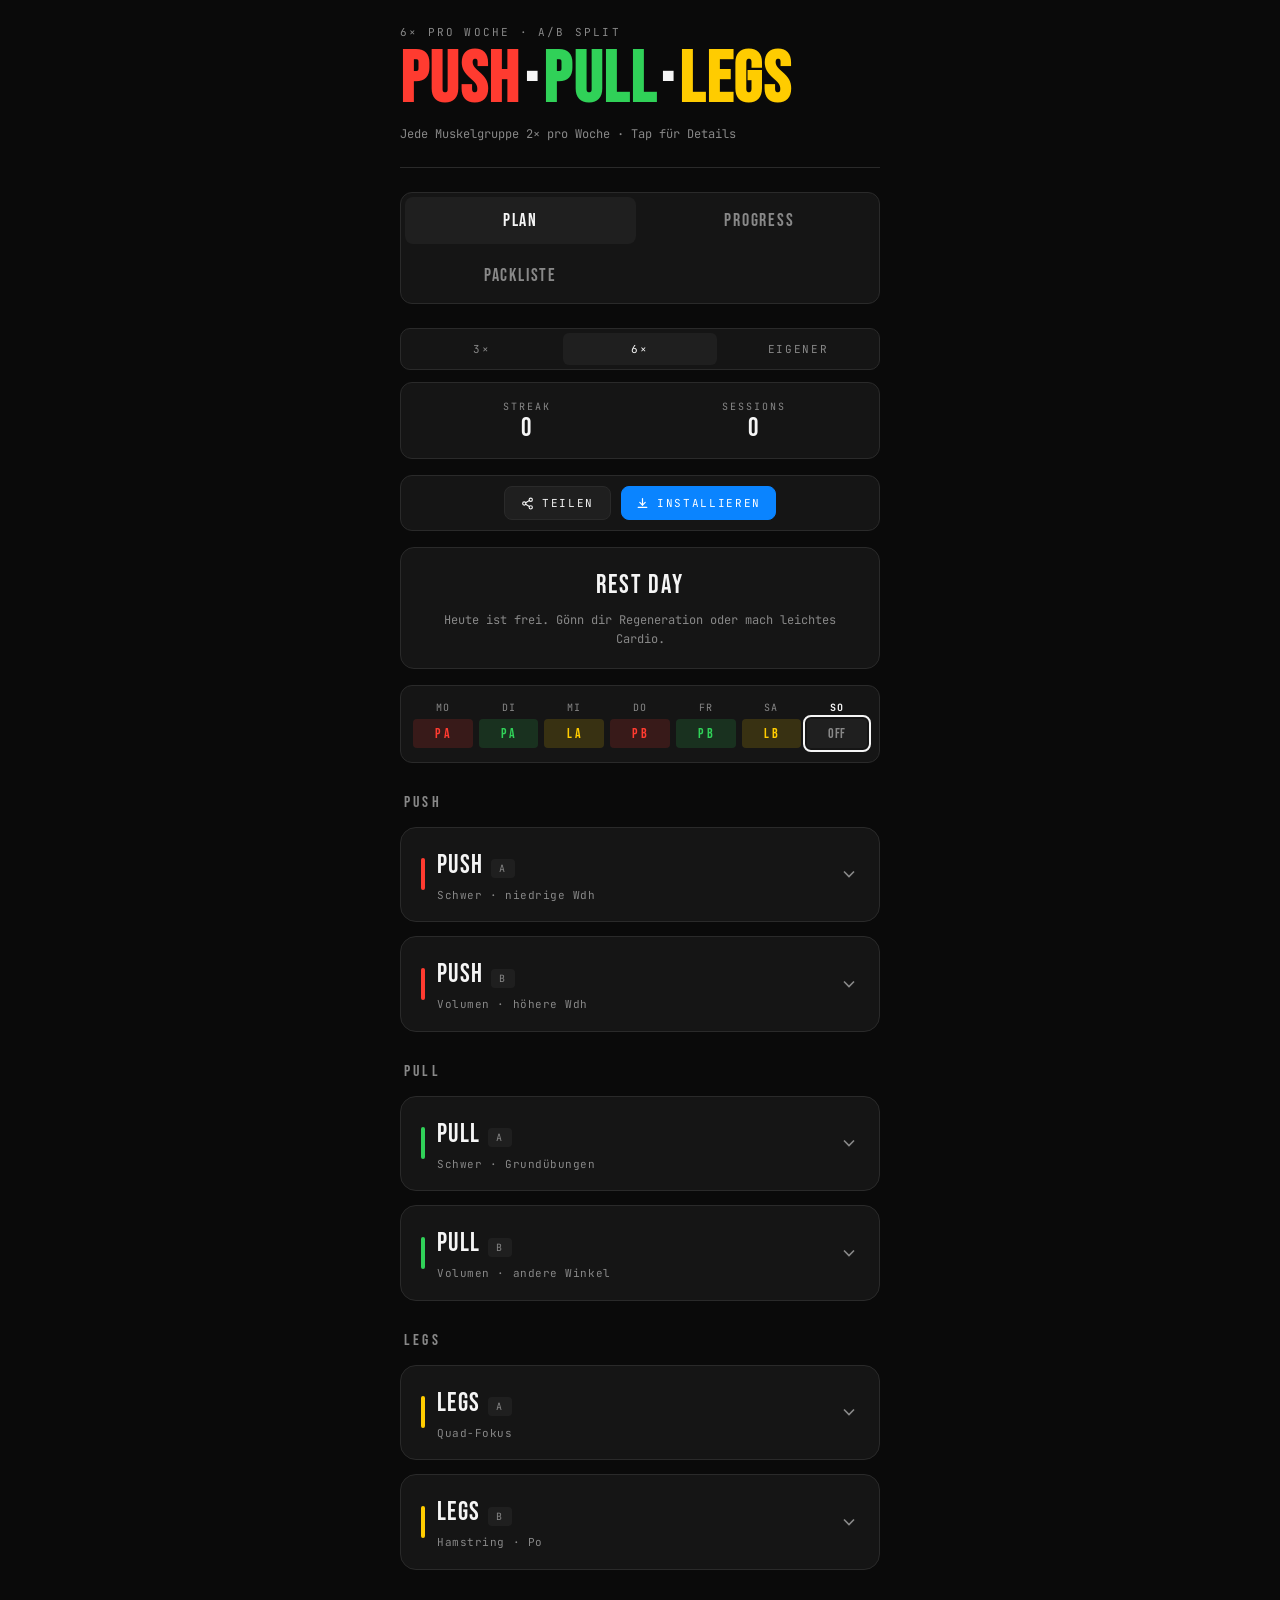
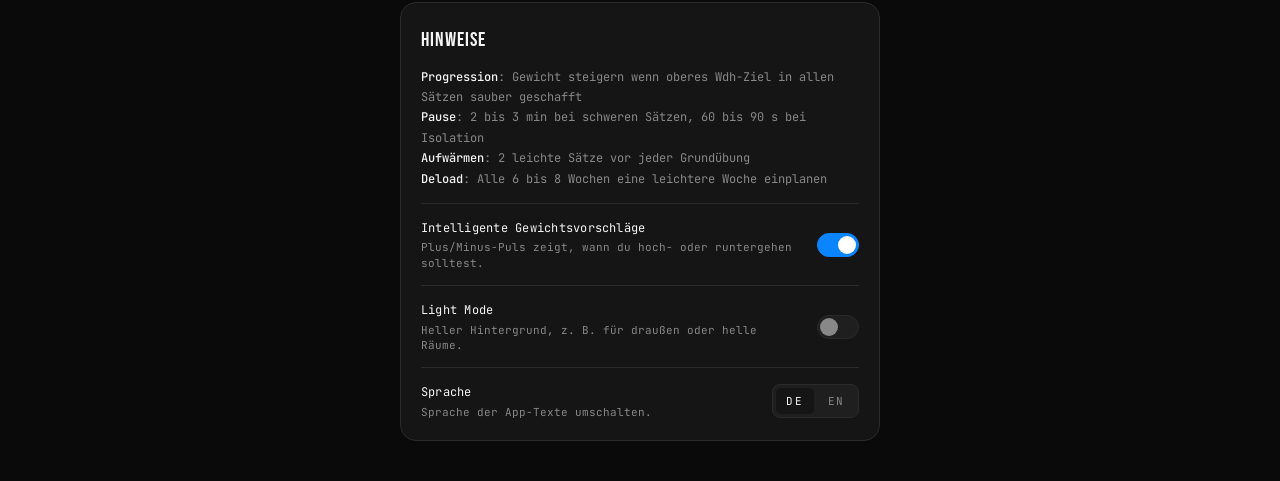
==== index.html @ 5feff82d "Add Progress tab with sparklines, inline mini-bars and PR detection Co-Authored-By: Claude Opus 4.7 " ====
<!DOCTYPE html>
<html lang="de">
<head>
<meta charset="UTF-8">
<meta name="viewport" content="width=device-width, initial-scale=1.0, viewport-fit=cover">
<meta name="theme-color" content="#0a0a0a">
<meta name="apple-mobile-web-app-capable" content="yes">
<meta name="apple-mobile-web-app-status-bar-style" content="black-translucent">
<meta name="apple-mobile-web-app-title" content="PPL">
<meta name="mobile-web-app-capable" content="yes">
<link rel="manifest" href="manifest.json">
<link rel="apple-touch-icon" href="icon-180.png">
<link rel="icon" type="image/png" sizes="192x192" href="icon-192.png">
<title>Push · Pull · Legs</title>
<link rel="preconnect" href="https://fonts.googleapis.com">
<link rel="preconnect" href="https://fonts.gstatic.com" crossorigin>
<link href="https://fonts.googleapis.com/css2?family=Bebas+Neue&family=JetBrains+Mono:wght@400;500;700&display=swap" rel="stylesheet">
<link rel="stylesheet" href="styles.css">
<script>try{if(localStorage.getItem('ppl-theme')==='light')document.documentElement.classList.add('light');}catch(e){}</script>
</head>
<body>
  <div class="container">
    <header>
      <div class="eyebrow">6× pro Woche · A/B Split</div>
      <h1>
        <span class="push-t">PUSH</span><span class="dot">·</span><span class="pull-t">PULL</span><span class="dot">·</span><span class="legs-t">LEGS</span>
      </h1>
      <div class="sub">Jede Muskelgruppe 2× pro Woche · Tap für Details</div>
    </header>

    <div class="tabs">
      <div class="tab active" data-view="plan" data-i18n="tab.plan">Plan</div>
      <div class="tab" data-view="progress" data-i18n="tab.progress">Progress</div>
      <div class="tab" data-view="pack" data-i18n="tab.pack">Packliste</div>
    </div>

    <!-- PLAN VIEW -->
    <div class="view active" id="view-plan">

      <div class="plan-switch" id="plan-switch" role="tablist" aria-label="Plan-Modus">
        <button type="button" data-choose="3" role="tab">3×</button>
        <button type="button" data-choose="6" role="tab">6×</button>
        <button type="button" data-choose="custom" role="tab" data-i18n="planswitch.custom">Eigener</button>
      </div>

      <div class="stats-bar">
        <div class="stat" id="streak-stat">
          <div class="flame" aria-hidden="true"></div>
          <div class="stat-label" data-i18n="stat.streak">Streak</div>
          <div class="stat-value" id="stat-streak">0</div>
        </div>
        <div class="stat">
          <div class="stat-label" data-i18n="stat.sessions">Sessions</div>
          <div class="stat-value" id="stat-total">0</div>
        </div>
      </div>

      <div class="actions-row" id="actions-row">
        <div class="freeze-badge" id="freeze-badge" aria-live="polite">
          <span class="freeze-icon" aria-hidden="true">❄</span>
          <span class="freeze-count" id="freeze-count">0</span>
          <span id="freeze-label">Streak Freeze</span>
        </div>
        <button class="share-btn" id="share-btn" type="button">
          <svg viewBox="0 0 24 24" fill="none" stroke="currentColor" stroke-width="2" stroke-linecap="round" stroke-linejoin="round"><circle cx="18" cy="5" r="3"/><circle cx="6" cy="12" r="3"/><circle cx="18" cy="19" r="3"/><line x1="8.59" y1="13.51" x2="15.42" y2="17.49"/><line x1="15.41" y1="6.51" x2="8.59" y2="10.49"/></svg>
          <span data-i18n="action.share">Teilen</span>
        </button>
        <button class="install-btn" id="install-btn" type="button">
          <svg viewBox="0 0 24 24" fill="none" stroke="currentColor" stroke-width="2.2" stroke-linecap="round" stroke-linejoin="round"><path d="M12 3v12"/><polyline points="7 10 12 15 17 10"/><path d="M4 19h16"/></svg>
          <span data-i18n="action.install">Installieren</span>
        </button>
      </div>

      <div class="rest-banner hidden" id="rest-banner">
        <div class="rest-banner-title" data-i18n="rest.title">Rest Day</div>
        <div class="rest-banner-text" data-i18n="rest.text">Heute ist frei. Gönn dir Regeneration oder mach leichtes Cardio.</div>
      </div>

      <div class="plan-variant" data-freq="custom" id="custom-plan-view"></div>

      <div class="plan-variant" data-freq="6">

      <div class="week">
        <div class="week-day"><div class="d" data-i18n="wd.mon">MO</div><div class="t p-push">P A</div></div>
        <div class="week-day"><div class="d" data-i18n="wd.tue">DI</div><div class="t p-pull">P A</div></div>
        <div class="week-day"><div class="d" data-i18n="wd.wed">MI</div><div class="t p-legs">L A</div></div>
        <div class="week-day"><div class="d" data-i18n="wd.thu">DO</div><div class="t p-push">P B</div></div>
        <div class="week-day"><div class="d" data-i18n="wd.fri">FR</div><div class="t p-pull">P B</div></div>
        <div class="week-day"><div class="d" data-i18n="wd.sat">SA</div><div class="t p-legs">L B</div></div>
        <div class="week-day"><div class="d" data-i18n="wd.sun">SO</div><div class="t rest" data-i18n="wd.off">OFF</div></div>
      </div>

      <div class="section-title">Push</div>

      <div class="day open">
        <div class="day-head">
          <div class="day-title">
            <div class="accent push"></div>
            <div>
              <div><span class="day-label">Push</span><span class="variant">A</span></div>
              <div class="focus" data-i18n="day.focus.push.heavy">Schwer · niedrige Wdh</div>
            </div>
          </div>
          <svg class="chevron" viewBox="0 0 24 24" fill="none" stroke="currentColor" stroke-width="2"><polyline points="6 9 12 15 18 9"/></svg>
        </div>
        <div class="exercises">
          <div class="ex" data-ex-id="bankdruecken-langhantel"><div class="ex-num">01</div><div><div class="ex-name">Bankdrücken Langhantel</div><div class="ex-note">Hauptübung Brust</div></div><div class="ex-reps">4×6–8</div></div>
          <div class="ex" data-ex-id="schulterdruecken-kurzhantel"><div class="ex-num">02</div><div><div class="ex-name">Schulterdrücken Kurzhantel</div><div class="ex-note">Sitzend · vordere Schulter</div></div><div class="ex-reps">3×8–10</div></div>
          <div class="ex" data-ex-id="seitheben"><div class="ex-num">03</div><div><div class="ex-name">Seitheben</div><div class="ex-note">Seitliche Schulter · Breite</div></div><div class="ex-reps">3×12–15</div></div>
          <div class="ex" data-ex-id="trizepsdruecken-kabel"><div class="ex-num">04</div><div><div class="ex-name">Trizepsdrücken Kabel</div><div class="ex-note">Isolation</div></div><div class="ex-reps">3×12–15</div></div>
        </div>
      </div>

      <div class="day">
        <div class="day-head">
          <div class="day-title">
            <div class="accent push"></div>
            <div>
              <div><span class="day-label">Push</span><span class="variant">B</span></div>
              <div class="focus" data-i18n="day.focus.push.volume">Volumen · höhere Wdh</div>
            </div>
          </div>
          <svg class="chevron" viewBox="0 0 24 24" fill="none" stroke="currentColor" stroke-width="2"><polyline points="6 9 12 15 18 9"/></svg>
        </div>
        <div class="exercises">
          <div class="ex" data-ex-id="schraegbankdruecken-kh"><div class="ex-num">01</div><div><div class="ex-name">Schrägbankdrücken KH</div><div class="ex-note">Obere Brust</div></div><div class="ex-reps">4×8–10</div></div>
          <div class="ex" data-ex-id="seitheben"><div class="ex-num">02</div><div><div class="ex-name">Seitheben</div><div class="ex-note">Zweiter Reiz seitliche Schulter</div></div><div class="ex-reps">3×12–15</div></div>
          <div class="ex" data-ex-id="dips-oder-brustpresse"><div class="ex-num">03</div><div><div class="ex-name">Dips oder Brustpresse</div><div class="ex-note">Untere Brust · Trizeps</div></div><div class="ex-reps">3×10–12</div></div>
          <div class="ex" data-ex-id="trizeps-overhead"><div class="ex-num">04</div><div><div class="ex-name">Trizeps Overhead</div><div class="ex-note">Langer Trizeps-Kopf</div></div><div class="ex-reps">3×10–12</div></div>
        </div>
      </div>

      <div class="section-title">Pull</div>

      <div class="day">
        <div class="day-head">
          <div class="day-title">
            <div class="accent pull"></div>
            <div>
              <div><span class="day-label">Pull</span><span class="variant">A</span></div>
              <div class="focus" data-i18n="day.focus.pull.heavy">Schwer · Grundübungen</div>
            </div>
          </div>
          <svg class="chevron" viewBox="0 0 24 24" fill="none" stroke="currentColor" stroke-width="2"><polyline points="6 9 12 15 18 9"/></svg>
        </div>
        <div class="exercises">
          <div class="ex" data-ex-id="klimmzuege"><div class="ex-num">01</div><div><div class="ex-name">Klimmzüge</div><div class="ex-note">Breiter Griff · Rücken-Basis</div></div><div class="ex-reps">4×max</div></div>
          <div class="ex" data-ex-id="rudern-langhantel"><div class="ex-num">02</div><div><div class="ex-name">Rudern Langhantel</div><div class="ex-note">Horizontaler Zug · schwer</div></div><div class="ex-reps">4×6–8</div></div>
          <div class="ex" data-ex-id="face-pulls"><div class="ex-num">03</div><div><div class="ex-name">Face Pulls</div><div class="ex-note">Hintere Schulter · Haltung</div></div><div class="ex-reps">3×12–15</div></div>
          <div class="ex" data-ex-id="langhantel-curls"><div class="ex-num">04</div><div><div class="ex-name">Langhantel-Curls</div><div class="ex-note">Bizeps Isolation</div></div><div class="ex-reps">3×10–12</div></div>
        </div>
      </div>

      <div class="day">
        <div class="day-head">
          <div class="day-title">
            <div class="accent pull"></div>
            <div>
              <div><span class="day-label">Pull</span><span class="variant">B</span></div>
              <div class="focus" data-i18n="day.focus.pull.volume">Volumen · andere Winkel</div>
            </div>
          </div>
          <svg class="chevron" viewBox="0 0 24 24" fill="none" stroke="currentColor" stroke-width="2"><polyline points="6 9 12 15 18 9"/></svg>
        </div>
        <div class="exercises">
          <div class="ex" data-ex-id="latzug-untergriff"><div class="ex-num">01</div><div><div class="ex-name">Latzug Untergriff</div><div class="ex-note">Vertikaler Zug · Bizeps-Fokus</div></div><div class="ex-reps">4×8–10</div></div>
          <div class="ex" data-ex-id="kabelrudern-eng"><div class="ex-num">02</div><div><div class="ex-name">Kabelrudern eng</div><div class="ex-note">Mittlerer Rücken</div></div><div class="ex-reps">3×10–12</div></div>
          <div class="ex" data-ex-id="reverse-flys"><div class="ex-num">03</div><div><div class="ex-name">Reverse Flys</div><div class="ex-note">Hintere Schulter</div></div><div class="ex-reps">3×12–15</div></div>
          <div class="ex" data-ex-id="hammer-curls"><div class="ex-num">04</div><div><div class="ex-name">Hammer Curls</div><div class="ex-note">Brachialis · Unterarm</div></div><div class="ex-reps">3×10–12</div></div>
        </div>
      </div>

      <div class="section-title">Legs</div>

      <div class="day">
        <div class="day-head">
          <div class="day-title">
            <div class="accent legs"></div>
            <div>
              <div><span class="day-label">Legs</span><span class="variant">A</span></div>
              <div class="focus" data-i18n="day.focus.legs.quad">Quad-Fokus</div>
            </div>
          </div>
          <svg class="chevron" viewBox="0 0 24 24" fill="none" stroke="currentColor" stroke-width="2"><polyline points="6 9 12 15 18 9"/></svg>
        </div>
        <div class="exercises">
          <div class="ex" data-ex-id="kniebeuge"><div class="ex-num">01</div><div><div class="ex-name">Kniebeuge</div><div class="ex-note">Langhantel · Hauptübung</div></div><div class="ex-reps">4×6–8</div></div>
          <div class="ex" data-ex-id="rumaenisches-kreuzheben"><div class="ex-num">02</div><div><div class="ex-name">Rumänisches Kreuzheben</div><div class="ex-note">Hamstrings · Po</div></div><div class="ex-reps">3×8–10</div></div>
          <div class="ex" data-ex-id="beinpresse"><div class="ex-num">03</div><div><div class="ex-name">Beinpresse</div><div class="ex-note">Zweiter Quad-Reiz</div></div><div class="ex-reps">3×10–12</div></div>
          <div class="ex" data-ex-id="beinbeuger-liegend"><div class="ex-num">04</div><div><div class="ex-name">Beinbeuger liegend</div><div class="ex-note">Hamstrings übers Knie</div></div><div class="ex-reps">3×12–15</div></div>
        </div>
      </div>

      <div class="day">
        <div class="day-head">
          <div class="day-title">
            <div class="accent legs"></div>
            <div>
              <div><span class="day-label">Legs</span><span class="variant">B</span></div>
              <div class="focus" data-i18n="day.focus.legs.hams">Hamstring · Po</div>
            </div>
          </div>
          <svg class="chevron" viewBox="0 0 24 24" fill="none" stroke="currentColor" stroke-width="2"><polyline points="6 9 12 15 18 9"/></svg>
        </div>
        <div class="exercises">
          <div class="ex" data-ex-id="rumaenisches-kreuzheben"><div class="ex-num">01</div><div><div class="ex-name">Rumänisches Kreuzheben</div><div class="ex-note">Schwer · Posterior Chain</div></div><div class="ex-reps">4×6–8</div></div>
          <div class="ex" data-ex-id="bulgarian-split-squats"><div class="ex-num">02</div><div><div class="ex-name">Bulgarian Split Squats</div><div class="ex-note">Pro Bein · Po-Aktivierung</div></div><div class="ex-reps">3×8–10</div></div>
          <div class="ex" data-ex-id="beinbeuger-sitzend"><div class="ex-num">03</div><div><div class="ex-name">Beinbeuger sitzend</div><div class="ex-note">Anderer Winkel als A</div></div><div class="ex-reps">3×10–12</div></div>
          <div class="ex" data-ex-id="wadenheben-stehend"><div class="ex-num">04</div><div><div class="ex-name">Wadenheben stehend</div><div class="ex-note">Waden</div></div><div class="ex-reps">4×12–15</div></div>
        </div>
      </div>

      </div>

      <div class="plan-variant" data-freq="3">

      <div class="week">
        <div class="week-day"><div class="d" data-i18n="wd.mon">MO</div><div class="t p-push">PUSH</div></div>
        <div class="week-day"><div class="d" data-i18n="wd.tue">DI</div><div class="t rest" data-i18n="wd.off">OFF</div></div>
        <div class="week-day"><div class="d" data-i18n="wd.wed">MI</div><div class="t p-pull">PULL</div></div>
        <div class="week-day"><div class="d" data-i18n="wd.thu">DO</div><div class="t rest" data-i18n="wd.off">OFF</div></div>
        <div class="week-day"><div class="d" data-i18n="wd.fri">FR</div><div class="t p-legs">LEGS</div></div>
        <div class="week-day"><div class="d" data-i18n="wd.sat">SA</div><div class="t rest" data-i18n="wd.off">OFF</div></div>
        <div class="week-day"><div class="d" data-i18n="wd.sun">SO</div><div class="t rest" data-i18n="wd.off">OFF</div></div>
      </div>

      <div class="section-title">Push</div>

      <div class="day open">
        <div class="day-head">
          <div class="day-title">
            <div class="accent push"></div>
            <div>
              <div><span class="day-label">Push</span></div>
              <div class="focus" data-i18n="day.focus.push.full">Brust · Schulter · Trizeps</div>
            </div>
          </div>
          <svg class="chevron" viewBox="0 0 24 24" fill="none" stroke="currentColor" stroke-width="2"><polyline points="6 9 12 15 18 9"/></svg>
        </div>
        <div class="exercises">
          <div class="ex" data-ex-id="bankdruecken-langhantel"><div class="ex-num">01</div><div><div class="ex-name">Bankdrücken Langhantel</div><div class="ex-note">Hauptübung Brust</div></div><div class="ex-reps">4×6–8</div></div>
          <div class="ex" data-ex-id="schraegbankdruecken-kh"><div class="ex-num">02</div><div><div class="ex-name">Schrägbankdrücken KH</div><div class="ex-note">Obere Brust</div></div><div class="ex-reps">3×8–10</div></div>
          <div class="ex" data-ex-id="schulterdruecken-kurzhantel"><div class="ex-num">03</div><div><div class="ex-name">Schulterdrücken Kurzhantel</div><div class="ex-note">Vordere Schulter</div></div><div class="ex-reps">3×8–10</div></div>
          <div class="ex" data-ex-id="seitheben"><div class="ex-num">04</div><div><div class="ex-name">Seitheben</div><div class="ex-note">Seitliche Schulter · Breite</div></div><div class="ex-reps">3×12–15</div></div>
          <div class="ex" data-ex-id="trizepsdruecken-kabel"><div class="ex-num">05</div><div><div class="ex-name">Trizepsdrücken Kabel</div><div class="ex-note">Isolation</div></div><div class="ex-reps">3×10–12</div></div>
        </div>
      </div>

      <div class="section-title">Pull</div>

      <div class="day">
        <div class="day-head">
          <div class="day-title">
            <div class="accent pull"></div>
            <div>
              <div><span class="day-label">Pull</span></div>
              <div class="focus" data-i18n="day.focus.pull.full">Rücken · Bizeps · hintere Schulter</div>
            </div>
          </div>
          <svg class="chevron" viewBox="0 0 24 24" fill="none" stroke="currentColor" stroke-width="2"><polyline points="6 9 12 15 18 9"/></svg>
        </div>
        <div class="exercises">
          <div class="ex" data-ex-id="klimmzuege"><div class="ex-num">01</div><div><div class="ex-name">Klimmzüge</div><div class="ex-note">Breiter Griff · Rücken-Basis</div></div><div class="ex-reps">4×max</div></div>
          <div class="ex" data-ex-id="rudern-langhantel"><div class="ex-num">02</div><div><div class="ex-name">Rudern Langhantel</div><div class="ex-note">Horizontaler Zug · schwer</div></div><div class="ex-reps">4×6–8</div></div>
          <div class="ex" data-ex-id="latzug-untergriff"><div class="ex-num">03</div><div><div class="ex-name">Latzug Untergriff</div><div class="ex-note">Vertikaler Zug · Bizeps-Fokus</div></div><div class="ex-reps">3×10–12</div></div>
          <div class="ex" data-ex-id="face-pulls"><div class="ex-num">04</div><div><div class="ex-name">Face Pulls</div><div class="ex-note">Hintere Schulter · Haltung</div></div><div class="ex-reps">3×12–15</div></div>
          <div class="ex" data-ex-id="langhantel-curls"><div class="ex-num">05</div><div><div class="ex-name">Langhantel-Curls</div><div class="ex-note">Bizeps Isolation</div></div><div class="ex-reps">3×10–12</div></div>
        </div>
      </div>

      <div class="section-title">Legs</div>

      <div class="day">
        <div class="day-head">
          <div class="day-title">
            <div class="accent legs"></div>
            <div>
              <div><span class="day-label">Legs</span></div>
              <div class="focus" data-i18n="day.focus.legs.full">Quad · Hamstring · Po · Waden</div>
            </div>
          </div>
          <svg class="chevron" viewBox="0 0 24 24" fill="none" stroke="currentColor" stroke-width="2"><polyline points="6 9 12 15 18 9"/></svg>
        </div>
        <div class="exercises">
          <div class="ex" data-ex-id="kniebeuge"><div class="ex-num">01</div><div><div class="ex-name">Kniebeuge</div><div class="ex-note">Langhantel · Hauptübung</div></div><div class="ex-reps">4×6–8</div></div>
          <div class="ex" data-ex-id="rumaenisches-kreuzheben"><div class="ex-num">02</div><div><div class="ex-name">Rumänisches Kreuzheben</div><div class="ex-note">Hamstrings · Po</div></div><div class="ex-reps">3×8–10</div></div>
          <div class="ex" data-ex-id="bulgarian-split-squats"><div class="ex-num">03</div><div><div class="ex-name">Bulgarian Split Squats</div><div class="ex-note">Pro Bein · Po-Aktivierung</div></div><div class="ex-reps">3×8–10</div></div>
          <div class="ex" data-ex-id="beinbeuger-liegend"><div class="ex-num">04</div><div><div class="ex-name">Beinbeuger liegend</div><div class="ex-note">Hamstrings übers Knie</div></div><div class="ex-reps">3×10–12</div></div>
          <div class="ex" data-ex-id="wadenheben-stehend"><div class="ex-num">05</div><div><div class="ex-name">Wadenheben stehend</div><div class="ex-note">Waden</div></div><div class="ex-reps">3×12–15</div></div>
        </div>
      </div>

      </div>

      <div class="footer">
        <div class="footer-title" data-i18n="footer.title">Hinweise</div>
        <strong data-i18n="footer.progression.label">Progression</strong>: <span data-i18n="footer.progression.text">Gewicht steigern wenn oberes Wdh-Ziel in allen Sätzen sauber geschafft</span><br>
        <strong data-i18n="footer.pause.label">Pause</strong>: <span data-i18n="footer.pause.text">2 bis 3 min bei schweren Sätzen, 60 bis 90 s bei Isolation</span><br>
        <strong data-i18n="footer.warmup.label">Aufwärmen</strong>: <span data-i18n="footer.warmup.text">2 leichte Sätze vor jeder Grundübung</span><br>
        <strong data-i18n="footer.deload.label">Deload</strong>: <span data-i18n="footer.deload.text">Alle 6 bis 8 Wochen eine leichtere Woche einplanen</span>
        <div class="setting-toggle">
          <div>
            <div class="setting-toggle-label" data-i18n="settings.rec">Intelligente Gewichtsvorschläge</div>
            <div class="setting-toggle-desc" data-i18n="settings.rec.desc">Plus/Minus-Puls zeigt, wann du hoch- oder runtergehen solltest.</div>
          </div>
          <div class="toggle-switch on" id="rec-toggle" role="switch" aria-checked="true" tabindex="0"></div>
        </div>
        <div class="setting-toggle">
          <div>
            <div class="setting-toggle-label" data-i18n="settings.theme">Light Mode</div>
            <div class="setting-toggle-desc" data-i18n="settings.theme.desc">Heller Hintergrund, z. B. für draußen oder helle Räume.</div>
          </div>
          <div class="toggle-switch" id="theme-toggle" role="switch" aria-checked="false" tabindex="0"></div>
        </div>
        <div class="setting-toggle">
          <div>
            <div class="setting-toggle-label" data-i18n="settings.lang">Sprache</div>
            <div class="setting-toggle-desc" data-i18n="settings.lang.desc">Sprache der App-Texte umschalten.</div>
          </div>
          <div class="lang-switch" id="lang-switch">
            <button type="button" data-lang="de">DE</button>
            <button type="button" data-lang="en">EN</button>
          </div>
        </div>
      </div>

    </div>

    <!-- PROGRESS VIEW -->
    <div class="view" id="view-progress">
      <header class="progress-header">
        <div class="progress-eyebrow" data-i18n="progress.eyebrow">Deine Steigerung</div>
        <h2 class="progress-title" data-i18n="progress.title">Progress</h2>
        <div class="progress-sub" data-i18n="progress.sub">Größter Sprung zuerst. Tipp eine Übung für Details.</div>
      </header>
      <div class="progress-list" id="progress-list"></div>
    </div>

    <div class="progress-detail hidden" id="progress-detail" aria-hidden="true">
      <div class="progress-detail-card">
        <button class="progress-detail-close" id="progress-detail-close" type="button" aria-label="Schließen">×</button>
        <div class="progress-detail-name" id="progress-detail-name"></div>
        <div class="progress-detail-meta" id="progress-detail-meta"></div>
        <div class="progress-detail-chart" id="progress-detail-chart"></div>
        <div class="progress-detail-stats" id="progress-detail-stats"></div>
      </div>
    </div>

    <!-- PACKLISTE VIEW -->
    <div class="view" id="view-pack">

      <div class="pack-bar">
        <div>
          <div class="pack-count"><span class="done" id="done">0</span><span class="total" id="total">/20</span></div>
          <div class="progress"><div class="progress-bar" id="progress"></div></div>
        </div>
        <div class="pack-bar-actions">
          <button class="edit-btn" id="edit-btn" data-i18n="pack.edit">Bearbeiten</button>
          <button class="clear-btn" id="clear" data-i18n="pack.clear">Clear</button>
        </div>
      </div>

      <div class="pack-list" id="pack-list">
        <!-- Items via JS -->
      </div>

    </div>

  </div>

  <div class="onboarding hidden" id="onboarding" aria-hidden="true">
    <div class="onboarding-card">
      <div class="onboarding-progress">
        <div class="onboarding-progress-bar" id="onboarding-progress"></div>
      </div>
      <div id="onboarding-content"></div>
      <div class="onboarding-actions" id="onboarding-actions"></div>
    </div>
  </div>

  <div class="ig-overlay hidden" id="ig-overlay" aria-hidden="true">
    <svg class="ig-arrow-up" width="34" height="34" viewBox="0 0 24 24" fill="none" stroke="currentColor" stroke-width="2.5" stroke-linecap="round" stroke-linejoin="round" aria-hidden="true">
      <line x1="12" y1="19" x2="12" y2="5"/>
      <polyline points="6 11 12 5 18 11"/>
    </svg>
    <div class="ig-card">
      <div class="ig-eyebrow" data-i18n="ig.eyebrow">In-App Browser</div>
      <div class="ig-title" data-i18n="ig.title">In Browser öffnen</div>
      <div class="ig-text" data-i18n-html="ig.text.html">Tippe oben rechts auf <strong>⋯</strong> und wähle <strong>"Im externen Browser öffnen"</strong>. Nur dort kannst du die App zum Home-Bildschirm hinzufügen.</div>
      <button class="ig-dismiss" id="ig-dismiss" type="button" data-i18n="ig.dismiss">Trotzdem fortfahren</button>
    </div>
  </div>

  <div class="swap-sheet hidden" id="swap-sheet" aria-hidden="true">
    <div class="swap-card">
      <div class="swap-eyebrow" data-i18n="swap.eyebrow">Alternative wählen</div>
      <div class="swap-title" id="swap-title"></div>
      <div class="swap-list" id="swap-list"></div>
      <button class="swap-close" id="swap-close" type="button" data-i18n="swap.close">Abbrechen</button>
    </div>
  </div>

  <div class="editor hidden" id="custom-editor" aria-hidden="true">
    <div class="editor-head">
      <div class="editor-title" data-i18n="editor.title">Eigener Plan</div>
      <div class="editor-head-actions">
        <button class="editor-btn" id="editor-cancel" type="button" data-i18n="editor.cancel">Abbrechen</button>
        <button class="editor-btn" id="editor-load" type="button" data-i18n="editor.template">Vorlage</button>
        <button class="editor-btn primary" id="editor-save" type="button" data-i18n="editor.save">Speichern</button>
      </div>
    </div>
    <div class="editor-body" id="editor-body"></div>
  </div>

  <div class="template-sheet hidden" id="template-sheet" aria-hidden="true">
    <div class="template-card">
      <div class="swap-eyebrow" data-i18n="templates.eyebrow">Vorlage wählen</div>
      <div class="swap-title" data-i18n="templates.title">Starte mit einem fertigen Plan</div>
      <div class="template-list" id="template-list"></div>
      <button class="swap-close" id="template-close" type="button" data-i18n="templates.close">Abbrechen</button>
    </div>
  </div>

  <div class="rest-timer hidden" id="rest-timer" aria-hidden="true" role="dialog" aria-live="polite">
    <div class="rest-timer-handle"></div>
    <div class="rest-timer-head">
      <div class="rest-timer-label" data-i18n="rest.timer.label">Pause</div>
      <div class="rest-timer-ex" id="rest-timer-ex"></div>
    </div>
    <div class="rest-timer-time" id="rest-timer-time">0:00</div>
    <div class="rest-timer-actions">
      <button type="button" class="rest-timer-btn" id="rest-timer-add" data-i18n="rest.timer.add">+15 s</button>
      <button type="button" class="rest-timer-btn primary" id="rest-timer-skip" data-i18n="rest.timer.skip">Überspringen</button>
    </div>
  </div>

<script src="app.js"></script>
</body>
</html>
---- styles.css ----
* { margin: 0; padding: 0; box-sizing: border-box; -webkit-tap-highlight-color: transparent; }

:root {
  --bg: #0a0a0a;
  --surface: #151515;
  --surface-2: #1f1f1f;
  --border: #2a2a2a;
  --text: #f5f5f5;
  --text-dim: #888;
  --push: #ff3b30;
  --pull: #30d158;
  --legs: #ffcc00;
  --pack: #0a84ff;
}

html { color-scheme: dark; }

html.light {
  --bg: #f5f5f7;
  --surface: #ffffff;
  --surface-2: #ebebed;
  --border: #d2d2d7;
  --text: #1d1d1f;
  --text-dim: #6e6e73;
  color-scheme: light;
}

html { scroll-behavior: smooth; }

body {
  background: var(--bg);
  color: var(--text);
  font-family: 'JetBrains Mono', monospace;
  font-size: 15px;
  line-height: 1.5;
  min-height: 100vh;
  padding: env(safe-area-inset-top) 0 env(safe-area-inset-bottom);
  overflow-x: hidden;
}

.container {
  max-width: 520px;
  margin: 0 auto;
  padding: 24px 20px 40px;
}

header {
  margin-bottom: 24px;
  padding-bottom: 24px;
  border-bottom: 1px solid var(--border);
}

.eyebrow {
  font-size: 11px;
  letter-spacing: 0.2em;
  color: var(--text-dim);
  text-transform: uppercase;
  margin-bottom: 8px;
}

h1 {
  font-family: 'Bebas Neue', sans-serif;
  font-size: clamp(48px, 14vw, 72px);
  line-height: 0.9;
  letter-spacing: 0.02em;
  margin-bottom: 4px;
}

h1 .dot { display: inline-block; margin: 0 4px; }
h1 .push-t { color: var(--push); }
h1 .pull-t { color: var(--pull); }
h1 .legs-t { color: var(--legs); }

.sub {
  font-size: 12px;
  color: var(--text-dim);
  margin-top: 12px;
}

.tabs {
  display: grid;
  grid-template-columns: 1fr 1fr;
  gap: 8px;
  background: var(--surface);
  border: 1px solid var(--border);
  border-radius: 12px;
  padding: 4px;
  margin-bottom: 24px;
}

.tab {
  font-family: 'Bebas Neue', sans-serif;
  font-size: 18px;
  letter-spacing: 0.1em;
  padding: 10px;
  text-align: center;
  border-radius: 8px;
  cursor: pointer;
  color: var(--text-dim);
  transition: all 0.2s;
  user-select: none;
}

.tab.active {
  background: var(--surface-2);
  color: var(--text);
}

.view { display: none; }
.view.active { display: block; }

/* ==== Progress View ==== */
.progress-header { margin: 4px 0 18px; }
.progress-eyebrow {
  font-family: 'JetBrains Mono', monospace;
  font-size: 10px;
  letter-spacing: 0.3em;
  text-transform: uppercase;
  color: var(--pull);
  margin-bottom: 6px;
}
.progress-title {
  font-family: 'Bebas Neue', sans-serif;
  font-size: 38px;
  letter-spacing: 0.04em;
  line-height: 1;
  color: var(--text);
}
.progress-sub {
  font-size: 12px;
  color: var(--text-dim);
  line-height: 1.5;
  margin-top: 6px;
}

.progress-list {
  display: flex;
  flex-direction: column;
  gap: 8px;
}

.progress-row {
  display: grid;
  grid-template-columns: 1fr auto;
  grid-template-areas:
    'name delta'
    'spark spark';
  gap: 6px 12px;
  align-items: center;
  padding: 14px 14px 12px;
  background: var(--surface);
  border: 1px solid var(--border);
  border-radius: 12px;
  cursor: pointer;
  transition: transform 0.1s, border-color 0.15s;
}
.progress-row:active { transform: scale(0.99); }
.progress-row.top { border-color: var(--pull); box-shadow: 0 0 0 1px var(--pull) inset; }

.progress-row-name {
  grid-area: name;
  font-family: 'Bebas Neue', sans-serif;
  font-size: 18px;
  letter-spacing: 0.04em;
  color: var(--text);
  display: flex;
  align-items: center;
  gap: 8px;
  min-width: 0;
}
.progress-row-name .name-text {
  white-space: nowrap;
  overflow: hidden;
  text-overflow: ellipsis;
}
.progress-row-name .pr-badge {
  font-size: 14px;
  line-height: 1;
  filter: drop-shadow(0 0 4px rgba(255, 204, 0, 0.6));
}

.progress-row-delta {
  grid-area: delta;
  font-family: 'JetBrains Mono', monospace;
  font-size: 12px;
  letter-spacing: 0.05em;
  text-align: right;
  white-space: nowrap;
}
.progress-row-delta.up { color: var(--pull); }
.progress-row-delta.same { color: var(--text-dim); }
.progress-row-delta .delta-pct {
  display: block;
  font-size: 10px;
  color: var(--text-dim);
  margin-top: 1px;
  letter-spacing: 0.1em;
}

.progress-row-spark {
  grid-area: spark;
  height: 32px;
  width: 100%;
}
.progress-row-spark svg { display: block; width: 100%; height: 100%; }

.progress-empty {
  text-align: center;
  padding: 40px 24px;
  color: var(--text-dim);
}
.progress-empty .e-title {
  font-family: 'Bebas Neue', sans-serif;
  font-size: 22px;
  color: var(--text);
  margin-bottom: 8px;
  letter-spacing: 0.04em;
}
.progress-empty .e-text { font-size: 13px; line-height: 1.55; }

/* ==== Progress Detail Sheet ==== */
.progress-detail {
  position: fixed;
  inset: 0;
  background: rgba(0, 0, 0, 0.7);
  backdrop-filter: blur(6px);
  z-index: 220;
  display: flex;
  align-items: flex-end;
  justify-content: center;
  padding: 0;
  animation: fade-in 0.2s ease;
}
.progress-detail.hidden { display: none; }

.progress-detail-card {
  position: relative;
  width: 100%;
  max-width: 460px;
  background: var(--surface);
  border: 1px solid var(--border);
  border-radius: 18px 18px 0 0;
  padding: 22px 22px calc(28px + env(safe-area-inset-bottom));
  animation: slide-up 0.28s cubic-bezier(0.22, 1, 0.36, 1);
}

@keyframes slide-up {
  from { transform: translateY(100%); }
  to { transform: translateY(0); }
}
@keyframes fade-in {
  from { opacity: 0; }
  to { opacity: 1; }
}

.progress-detail-close {
  position: absolute;
  top: 14px;
  right: 14px;
  width: 30px;
  height: 30px;
  border-radius: 50%;
  border: 1px solid var(--border);
  background: var(--surface-2);
  color: var(--text);
  font-size: 18px;
  line-height: 1;
  cursor: pointer;
}

.progress-detail-name {
  font-family: 'Bebas Neue', sans-serif;
  font-size: 26px;
  letter-spacing: 0.04em;
  color: var(--text);
  padding-right: 40px;
  margin-bottom: 4px;
}

.progress-detail-meta {
  font-family: 'JetBrains Mono', monospace;
  font-size: 11px;
  letter-spacing: 0.1em;
  color: var(--text-dim);
  margin-bottom: 18px;
}

.progress-detail-chart {
  width: 100%;
  height: 140px;
  background: var(--surface-2);
  border-radius: 10px;
  padding: 12px;
  margin-bottom: 18px;
}
.progress-detail-chart svg { display: block; width: 100%; height: 100%; }

.progress-detail-stats {
  display: grid;
  grid-template-columns: 1fr 1fr 1fr;
  gap: 8px;
}
.progress-stat {
  background: var(--surface-2);
  border: 1px solid var(--border);
  border-radius: 10px;
  padding: 10px 8px;
  text-align: center;
}
.progress-stat-label {
  font-family: 'JetBrains Mono', monospace;
  font-size: 9px;
  letter-spacing: 0.18em;
  text-transform: uppercase;
  color: var(--text-dim);
  margin-bottom: 4px;
}
.progress-stat-value {
  font-family: 'Bebas Neue', sans-serif;
  font-size: 22px;
  letter-spacing: 0.04em;
  color: var(--text);
}
.progress-stat-value.accent { color: var(--pull); }

/* ==== Inline Mini-Bar in Plan View ==== */
.ex-progress {
  display: flex;
  align-items: center;
  gap: 8px;
  margin-top: 10px;
  font-family: 'JetBrains Mono', monospace;
  font-size: 10px;
  letter-spacing: 0.06em;
  color: var(--text-dim);
}
.ex-progress .bar {
  flex: 1;
  height: 4px;
  border-radius: 2px;
  background: var(--surface-2);
  overflow: hidden;
  position: relative;
}
.ex-progress .bar .fill {
  position: absolute;
  inset: 0;
  width: 0%;
  background: linear-gradient(90deg, var(--text-dim), var(--pull));
  border-radius: 2px;
  transition: width 0.4s ease;
}
.ex-progress.same .bar .fill { background: var(--border); }
.ex-progress .delta {
  white-space: nowrap;
  color: var(--pull);
  font-weight: 700;
}
.ex-progress.same .delta { color: var(--text-dim); font-weight: 400; }
.ex-progress .pr-icon {
  font-size: 12px;
  line-height: 1;
  filter: drop-shadow(0 0 4px rgba(255, 204, 0, 0.6));
}

.plan-switch {
  display: flex;
  gap: 4px;
  background: var(--surface);
  border: 1px solid var(--border);
  border-radius: 10px;
  padding: 4px;
  margin-bottom: 12px;
}

.plan-switch button {
  flex: 1;
  font-family: 'JetBrains Mono', monospace;
  font-size: 11px;
  letter-spacing: 0.15em;
  text-transform: uppercase;
  padding: 9px 6px;
  background: transparent;
  border: none;
  color: var(--text-dim);
  border-radius: 6px;
  cursor: pointer;
  transition: background 0.15s, color 0.15s;
}

.plan-switch button.active {
  background: var(--surface-2);
  color: var(--text);
}

.plan-switch button:active { transform: scale(0.98); }

.stats-bar {
  display: grid;
  grid-template-columns: 1fr 1fr;
  gap: 8px;
  background: var(--surface);
  border: 1px solid var(--border);
  border-radius: 12px;
  padding: 12px 16px;
  margin-bottom: 16px;
}

.stat {
  text-align: center;
  position: relative;
  border-radius: 10px;
  padding: 4px 0;
  overflow: hidden;
  isolation: isolate;
}

.stat-label {
  font-size: 10px;
  letter-spacing: 0.2em;
  color: var(--text-dim);
  text-transform: uppercase;
  margin-bottom: 2px;
  position: relative;
  z-index: 2;
}

.stat-value {
  font-family: 'Bebas Neue', sans-serif;
  font-size: 26px;
  color: var(--text);
  letter-spacing: 0.05em;
  line-height: 1;
  position: relative;
  z-index: 2;
}

.flame {
  position: absolute;
  left: 50%;
  bottom: -20%;
  width: 90%;
  height: 180%;
  transform: translateX(-50%);
  pointer-events: none;
  opacity: 0;
  transition: opacity 0.5s;
  z-index: 0;
}

.stat.streak-active .flame { opacity: 1; }

.flame::before,
.flame::after {
  content: '';
  position: absolute;
  left: 50%;
  bottom: 0;
  transform: translateX(-50%);
  border-radius: 50%;
  filter: blur(8px);
  will-change: transform, opacity;
}

.flame::before {
  width: 80%;
  height: 85%;
  background: radial-gradient(ellipse 55% 75% at 50% 80%,
    rgba(255, 200, 70, 0.55) 0%,
    rgba(255, 120, 20, 0.45) 35%,
    rgba(255, 50, 0, 0.22) 65%,
    transparent 85%);
  animation: flame-flicker 1.9s ease-in-out infinite;
}

.flame::after {
  width: 55%;
  height: 70%;
  background: radial-gradient(ellipse 55% 70% at 50% 80%,
    rgba(255, 245, 180, 0.75) 0%,
    rgba(255, 180, 40, 0.55) 40%,
    rgba(255, 90, 0, 0.25) 70%,
    transparent 90%);
  filter: blur(4px);
  animation: flame-flicker 1.2s ease-in-out infinite reverse;
}

@keyframes flame-flicker {
  0%, 100% { transform: translateX(-50%) scale(1, 1); opacity: 0.85; }
  20% { transform: translateX(-52%) scale(0.96, 1.08); opacity: 1; }
  45% { transform: translateX(-48%) scale(1.05, 0.95); opacity: 0.9; }
  70% { transform: translateX(-51%) scale(0.98, 1.05); opacity: 1; }
}

.stat.streak-active .stat-value {
  text-shadow: 0 0 14px rgba(255, 140, 0, 0.55), 0 0 4px rgba(255, 220, 100, 0.6);
}

/* Light Mode: Flamme in Blau-Palette statt Orange */
html.light .flame::before {
  background: radial-gradient(ellipse 55% 75% at 50% 80%,
    rgba(120, 200, 255, 0.6) 0%,
    rgba(40, 130, 255, 0.5) 35%,
    rgba(10, 80, 200, 0.25) 65%,
    transparent 85%);
}

html.light .flame::after {
  background: radial-gradient(ellipse 55% 70% at 50% 80%,
    rgba(220, 240, 255, 0.85) 0%,
    rgba(120, 180, 255, 0.6) 40%,
    rgba(10, 132, 255, 0.3) 70%,
    transparent 90%);
}

html.light .stat.streak-active .stat-value {
  text-shadow: 0 0 14px rgba(10, 132, 255, 0.55), 0 0 4px rgba(120, 200, 255, 0.7);
}

.week {
  background: var(--surface);
  border: 1px solid var(--border);
  border-radius: 12px;
  padding: 14px 12px;
  margin-bottom: 24px;
  display: grid;
  grid-template-columns: repeat(7, 1fr);
  gap: 6px;
  text-align: center;
}

.week-day {
  display: flex;
  flex-direction: column;
  gap: 4px;
}

.week-day .d {
  font-size: 10px;
  color: var(--text-dim);
  letter-spacing: 0.1em;
}

.week-day .t {
  font-family: 'Bebas Neue', sans-serif;
  font-size: 14px;
  padding: 4px 2px;
  border-radius: 4px;
  letter-spacing: 0.05em;
}

.t.p-push { background: rgba(255, 59, 48, 0.15); color: var(--push); }
.t.p-pull { background: rgba(48, 209, 88, 0.15); color: var(--pull); }
.t.p-legs { background: rgba(255, 204, 0, 0.15); color: var(--legs); }
.t.rest { background: var(--surface-2); color: var(--text-dim); }

.week-day.today .d {
  color: var(--text);
  font-weight: 700;
}

.week-day.today .t {
  outline: 2px solid var(--text);
  outline-offset: 2px;
}

.day.is-today {
  border-color: var(--text);
  box-shadow: 0 0 0 1px var(--text);
}

.rest-banner {
  background: var(--surface);
  border: 1px solid var(--border);
  border-radius: 14px;
  padding: 18px 20px;
  margin-bottom: 16px;
  text-align: center;
}

.rest-banner.hidden { display: none; }

.rest-banner-title {
  font-family: 'Bebas Neue', sans-serif;
  font-size: 26px;
  letter-spacing: 0.08em;
  color: var(--text);
  margin-bottom: 6px;
}

.rest-banner-text {
  font-size: 12px;
  color: var(--text-dim);
  line-height: 1.6;
}

.actions-row {
  display: flex;
  justify-content: center;
  align-items: center;
  flex-wrap: wrap;
  gap: 10px;
  margin-bottom: 16px;
  padding: 10px 14px;
  background: var(--surface);
  border: 1px solid var(--border);
  border-radius: 12px;
}

.actions-row.has-freezes { justify-content: space-between; }

.freeze-badge {
  display: none;
  align-items: center;
  gap: 6px;
  font-size: 10px;
  letter-spacing: 0.18em;
  color: var(--text-dim);
  text-transform: uppercase;
}

.actions-row.has-freezes .freeze-badge { display: flex; }

.freeze-icon {
  font-size: 16px;
  line-height: 1;
  filter: drop-shadow(0 0 6px rgba(10, 132, 255, 0.6));
}

.freeze-count {
  font-family: 'Bebas Neue', sans-serif;
  font-size: 20px;
  letter-spacing: 0.05em;
  color: var(--pack);
  line-height: 1;
}

.share-btn {
  font-family: 'JetBrains Mono', monospace;
  font-size: 11px;
  letter-spacing: 0.15em;
  text-transform: uppercase;
  padding: 9px 16px;
  background: var(--surface-2);
  border: 1px solid var(--border);
  color: var(--text);
  border-radius: 8px;
  cursor: pointer;
  transition: background 0.15s, border-color 0.15s;
  display: flex;
  align-items: center;
  gap: 8px;
}

.share-btn:active {
  background: var(--pack);
  border-color: var(--pack);
  color: white;
}

.share-btn svg { width: 13px; height: 13px; }

.install-btn {
  font-family: 'JetBrains Mono', monospace;
  font-size: 11px;
  letter-spacing: 0.15em;
  text-transform: uppercase;
  padding: 9px 14px;
  background: var(--pack);
  border: 1px solid var(--pack);
  color: white;
  border-radius: 8px;
  cursor: pointer;
  transition: transform 0.1s;
  display: flex;
  align-items: center;
  gap: 8px;
}

.install-btn:active { transform: scale(0.97); }
.install-btn svg { width: 13px; height: 13px; }

.install-hint-arrow {
  display: block;
  margin: 14px auto 0;
  color: var(--pack);
  animation: arrow-point 1.2s ease-in-out infinite;
  transform-origin: center;
}

@keyframes arrow-point {
  0%, 100% { transform: translateY(0); opacity: 0.85; }
  50% { transform: translateY(10px); opacity: 1; }
}

.ig-overlay {
  position: fixed;
  inset: 0;
  background: rgba(10, 10, 10, 0.96);
  z-index: 500;
  display: flex;
  align-items: center;
  justify-content: center;
  padding: calc(env(safe-area-inset-top, 0px) + 80px) 24px calc(env(safe-area-inset-bottom, 0px) + 24px);
}

.ig-overlay.hidden { display: none; }

.ig-arrow-up {
  position: absolute;
  top: calc(env(safe-area-inset-top, 0px) + 16px);
  right: 24px;
  color: var(--pack);
  animation: arrow-up-bounce 1.2s ease-in-out infinite;
  filter: drop-shadow(0 0 10px rgba(10, 132, 255, 0.6));
}

@keyframes arrow-up-bounce {
  0%, 100% { transform: translateY(0); opacity: 0.9; }
  50% { transform: translateY(-10px); opacity: 1; }
}

.ig-card {
  max-width: 420px;
  width: 100%;
  background: var(--surface);
  border: 1px solid var(--border);
  border-radius: 18px;
  padding: 28px 24px 22px;
  text-align: center;
}

.ig-eyebrow {
  font-size: 11px;
  letter-spacing: 0.2em;
  color: var(--text-dim);
  text-transform: uppercase;
  margin-bottom: 10px;
}

.ig-title {
  font-family: 'Bebas Neue', sans-serif;
  font-size: 34px;
  letter-spacing: 0.03em;
  line-height: 1;
  margin-bottom: 14px;
}

.ig-text {
  font-size: 14px;
  color: var(--text-dim);
  line-height: 1.6;
  margin-bottom: 20px;
}

.ig-text strong { color: var(--text); font-weight: 500; }

.ig-dismiss {
  display: block;
  width: 100%;
  background: var(--surface-2);
  border: 1px solid var(--border);
  color: var(--text);
  padding: 12px;
  border-radius: 10px;
  font-family: 'JetBrains Mono', monospace;
  font-size: 11px;
  letter-spacing: 0.15em;
  text-transform: uppercase;
  cursor: pointer;
}

.setting-toggle {
  display: flex;
  align-items: center;
  justify-content: space-between;
  margin-top: 14px;
  padding-top: 14px;
  border-top: 1px solid var(--border);
  gap: 12px;
}

.setting-toggle-label {
  font-size: 12px;
  color: var(--text);
  letter-spacing: 0.02em;
  flex: 1;
}

.setting-toggle-desc {
  font-size: 11px;
  color: var(--text-dim);
  margin-top: 2px;
  line-height: 1.4;
}

.toggle-switch {
  width: 42px;
  height: 24px;
  background: var(--surface-2);
  border: 1px solid var(--border);
  border-radius: 22px;
  position: relative;
  cursor: pointer;
  transition: background 0.2s, border-color 0.2s;
  flex-shrink: 0;
}

.toggle-switch::after {
  content: '';
  position: absolute;
  top: 2px;
  left: 2px;
  width: 18px;
  height: 18px;
  background: var(--text-dim);
  border-radius: 50%;
  transition: left 0.2s, background 0.2s;
}

.toggle-switch.on {
  background: var(--pack);
  border-color: var(--pack);
}

.toggle-switch.on::after {
  left: 20px;
  background: white;
}

.lang-switch {
  display: flex;
  gap: 4px;
  background: var(--surface-2);
  border: 1px solid var(--border);
  border-radius: 8px;
  padding: 3px;
  flex-shrink: 0;
}

.lang-switch button {
  font-family: 'JetBrains Mono', monospace;
  font-size: 11px;
  letter-spacing: 0.15em;
  text-transform: uppercase;
  padding: 6px 10px;
  background: transparent;
  border: none;
  color: var(--text-dim);
  border-radius: 5px;
  cursor: pointer;
  transition: background 0.15s, color 0.15s;
}

.lang-switch button.active {
  background: var(--surface);
  color: var(--text);
}

.toast {
  position: fixed;
  bottom: calc(env(safe-area-inset-bottom) + 32px);
  left: 50%;
  transform: translateX(-50%);
  background: var(--surface-2);
  color: var(--text);
  padding: 12px 20px;
  border-radius: 10px;
  border: 1px solid var(--border);
  font-size: 13px;
  box-shadow: 0 10px 40px rgba(0, 0, 0, 0.5);
  z-index: 300;
  animation: toast-in 0.28s ease-out;
  max-width: 420px;
  text-align: center;
}

.toast.leaving { opacity: 0; transition: opacity 0.3s; }

@keyframes toast-in {
  from { opacity: 0; transform: translate(-50%, 20px); }
  to { opacity: 1; transform: translate(-50%, 0); }
}

.day {
  background: var(--surface);
  border: 1px solid var(--border);
  border-radius: 16px;
  margin-bottom: 14px;
  overflow: hidden;
}

.day-head {
  display: flex;
  align-items: center;
  justify-content: space-between;
  padding: 18px 20px;
  cursor: pointer;
  user-select: none;
  transition: background 0.2s;
}

.day-head:active { background: var(--surface-2); }

.day-title {
  display: flex;
  align-items: center;
  gap: 12px;
}

.accent {
  width: 4px;
  height: 32px;
  border-radius: 2px;
}

.accent.push { background: var(--push); }
.accent.pull { background: var(--pull); }
.accent.legs { background: var(--legs); }

.day-label {
  font-family: 'Bebas Neue', sans-serif;
  font-size: 26px;
  letter-spacing: 0.05em;
}

.variant {
  font-size: 10px;
  color: var(--text-dim);
  letter-spacing: 0.15em;
  padding: 3px 8px;
  background: var(--surface-2);
  border-radius: 4px;
  margin-left: 8px;
  vertical-align: middle;
}

.focus {
  font-size: 11px;
  color: var(--text-dim);
  margin-top: 2px;
  letter-spacing: 0.05em;
}

.chevron {
  width: 20px;
  height: 20px;
  color: var(--text-dim);
  transition: transform 0.3s;
  flex-shrink: 0;
}

.day.open .chevron { transform: rotate(180deg); }

.exercises {
  max-height: 0;
  overflow: hidden;
  transition: max-height 0.35s ease;
}

.day.open .exercises { max-height: 800px; }

.ex {
  padding: 14px 20px;
  border-top: 1px solid var(--border);
  display: grid;
  grid-template-columns: auto 1fr auto;
  gap: 14px;
  align-items: center;
}

.ex-num {
  font-family: 'Bebas Neue', sans-serif;
  font-size: 22px;
  color: var(--text-dim);
  width: 28px;
}

.ex-name {
  font-size: 14px;
  font-weight: 500;
  line-height: 1.3;
}

.ex-note {
  font-size: 11px;
  color: var(--text-dim);
  margin-top: 3px;
}

.ex-reps {
  display: flex;
  flex-direction: column;
  align-items: flex-end;
  gap: 6px;
  font-size: 11px;
  color: var(--text-dim);
  text-align: right;
  white-space: nowrap;
  min-width: 72px;
}

.sets {
  display: flex;
  gap: 6px;
}

.set {
  width: 26px;
  height: 26px;
  border-radius: 50%;
  border: 2px solid var(--text-dim);
  background: var(--surface-2);
  padding: 0;
  cursor: pointer;
  transition: transform 0.12s, background 0.15s, border-color 0.15s;
  flex-shrink: 0;
  display: flex;
  align-items: center;
  justify-content: center;
  color: var(--bg);
}

.set svg {
  width: 14px;
  height: 14px;
  opacity: 0;
  transition: opacity 0.15s;
}

.set.done {
  background: var(--pack);
  border-color: var(--pack);
  color: white;
}

.set.done svg { opacity: 1; }
.set:active { transform: scale(0.88); }

.reps-label {
  font-size: 10px;
  letter-spacing: 0.12em;
  color: var(--text-dim);
  text-transform: uppercase;
}

.rest-timer {
  position: fixed;
  left: 0;
  right: 0;
  bottom: 0;
  z-index: 200;
  background: var(--surface);
  border-top: 1px solid var(--border);
  border-radius: 18px 18px 0 0;
  padding: 12px 20px calc(20px + env(safe-area-inset-bottom));
  box-shadow: 0 -8px 30px rgba(0, 0, 0, 0.45);
  transform: translateY(110%);
  transition: transform 0.28s cubic-bezier(0.22, 1, 0.36, 1);
  will-change: transform;
}

.rest-timer.open { transform: translateY(0); }
.rest-timer.hidden { display: none; }

.rest-timer-handle {
  width: 38px;
  height: 4px;
  border-radius: 2px;
  background: var(--border);
  margin: 0 auto 10px;
}

.rest-timer-head {
  display: flex;
  align-items: baseline;
  justify-content: space-between;
  gap: 12px;
  margin-bottom: 4px;
}

.rest-timer-label {
  font-family: 'JetBrains Mono', monospace;
  font-size: 11px;
  letter-spacing: 0.18em;
  text-transform: uppercase;
  color: var(--pack);
}

.rest-timer-ex {
  font-family: 'JetBrains Mono', monospace;
  font-size: 11px;
  color: var(--text-dim);
  text-align: right;
  overflow: hidden;
  text-overflow: ellipsis;
  white-space: nowrap;
  max-width: 60%;
}

.rest-timer-time {
  font-family: 'Bebas Neue', sans-serif;
  font-size: 64px;
  letter-spacing: 0.04em;
  color: var(--text);
  text-align: center;
  line-height: 1.05;
  font-variant-numeric: tabular-nums;
  margin: 4px 0 12px;
}

.rest-timer.done .rest-timer-time {
  color: var(--pull);
  animation: rest-pulse 0.6s ease infinite alternate;
}

@keyframes rest-pulse {
  from { opacity: 1; transform: scale(1); }
  to { opacity: 0.6; transform: scale(1.04); }
}

.rest-timer-actions {
  display: flex;
  gap: 10px;
}

.rest-timer-btn {
  flex: 1;
  font-family: 'JetBrains Mono', monospace;
  font-size: 12px;
  font-weight: 700;
  letter-spacing: 0.15em;
  text-transform: uppercase;
  padding: 12px 14px;
  background: var(--surface-2);
  border: 1px solid var(--border);
  color: var(--text);
  border-radius: 10px;
  cursor: pointer;
  transition: transform 0.1s, filter 0.15s;
}

.rest-timer-btn.primary {
  background: var(--pack);
  border-color: var(--pack);
  color: white;
}

.rest-timer-btn:active {
  transform: scale(0.98);
  filter: brightness(0.92);
}

.section-title {
  font-family: 'Bebas Neue', sans-serif;
  font-size: 16px;
  color: var(--text-dim);
  letter-spacing: 0.2em;
  margin: 28px 0 12px 4px;
  text-transform: uppercase;
}

.footer {
  margin-top: 32px;
  padding: 20px;
  background: var(--surface);
  border: 1px solid var(--border);
  border-radius: 16px;
  font-size: 12px;
  color: var(--text-dim);
  line-height: 1.7;
}

.footer strong { color: var(--text); font-weight: 500; }

.footer-title {
  font-family: 'Bebas Neue', sans-serif;
  font-size: 20px;
  color: var(--text);
  letter-spacing: 0.05em;
  margin-bottom: 10px;
}

/* Packliste */
.pack-bar {
  display: flex;
  align-items: center;
  justify-content: space-between;
  margin-bottom: 16px;
  padding: 14px 18px;
  background: var(--surface);
  border: 1px solid var(--border);
  border-radius: 12px;
}

.pack-count {
  font-family: 'Bebas Neue', sans-serif;
  font-size: 20px;
  letter-spacing: 0.05em;
}

.pack-count .done {
  color: var(--pack);
}

.pack-count .total {
  color: var(--text-dim);
}

.clear-btn {
  font-family: 'JetBrains Mono', monospace;
  font-size: 11px;
  letter-spacing: 0.15em;
  text-transform: uppercase;
  padding: 8px 14px;
  background: var(--surface-2);
  border: 1px solid var(--border);
  color: var(--text);
  border-radius: 8px;
  cursor: pointer;
  transition: all 0.15s;
}

.clear-btn:active {
  background: var(--pack);
  border-color: var(--pack);
}

.pack-list {
  background: var(--surface);
  border: 1px solid var(--border);
  border-radius: 16px;
  overflow: hidden;
}

.pack-item {
  display: flex;
  align-items: center;
  gap: 14px;
  padding: 16px 20px;
  cursor: pointer;
  user-select: none;
  transition: background 0.15s;
  border-top: 1px solid var(--border);
}

.pack-item:first-child { border-top: none; }

.pack-item:active { background: var(--surface-2); }

.checkbox {
  width: 22px;
  height: 22px;
  border: 2px solid var(--text-dim);
  border-radius: 50%;
  flex-shrink: 0;
  display: flex;
  align-items: center;
  justify-content: center;
  transition: all 0.15s;
}

.pack-item.checked .checkbox {
  background: var(--pack);
  border-color: var(--pack);
}

.checkbox svg {
  width: 12px;
  height: 12px;
  color: white;
  opacity: 0;
  transition: opacity 0.15s;
}

.pack-item.checked .checkbox svg { opacity: 1; }

.pack-label {
  font-size: 15px;
  transition: all 0.2s;
}

.pack-item.checked .pack-label {
  color: var(--text-dim);
  text-decoration: line-through;
  text-decoration-thickness: 1px;
}

.progress {
  height: 3px;
  background: var(--surface-2);
  border-radius: 2px;
  overflow: hidden;
  margin-top: 12px;
}

.progress-bar {
  height: 100%;
  background: var(--pack);
  transition: width 0.3s ease;
  width: 0%;
}

/* Edit mode */
.pack-bar-actions {
  display: flex;
  gap: 8px;
  align-items: center;
}

.edit-btn {
  font-family: 'JetBrains Mono', monospace;
  font-size: 11px;
  letter-spacing: 0.15em;
  text-transform: uppercase;
  padding: 8px 14px;
  background: var(--surface-2);
  border: 1px solid var(--border);
  color: var(--text);
  border-radius: 8px;
  cursor: pointer;
  transition: all 0.15s;
}

.edit-btn.active {
  background: var(--pack);
  border-color: var(--pack);
  color: white;
}

.pack-item.editing { cursor: default; }

.delete-btn {
  width: 26px;
  height: 26px;
  border-radius: 50%;
  background: rgba(255, 59, 48, 0.15);
  border: 1px solid rgba(255, 59, 48, 0.3);
  color: var(--push);
  cursor: pointer;
  flex-shrink: 0;
  display: flex;
  align-items: center;
  justify-content: center;
  transition: all 0.15s;
}

.delete-btn:active { background: var(--push); color: white; }
.delete-btn svg { width: 12px; height: 12px; }

.pack-edit-input {
  flex: 1;
  background: transparent;
  border: none;
  border-bottom: 1px solid var(--border);
  color: var(--text);
  font-family: 'JetBrains Mono', monospace;
  font-size: 15px;
  outline: none;
  padding: 2px 0;
  min-width: 0;
}

.pack-edit-input:focus { border-bottom-color: var(--pack); }

.add-row { gap: 12px; }

.pack-add-input {
  flex: 1;
  background: transparent;
  border: none;
  border-bottom: 1px dashed var(--border);
  color: var(--text);
  font-family: 'JetBrains Mono', monospace;
  font-size: 15px;
  outline: none;
  padding: 2px 0;
  min-width: 0;
}

.pack-add-input:focus { border-bottom-color: var(--pack); }
.pack-add-input::placeholder { color: var(--text-dim); font-size: 13px; }

.add-btn {
  width: 28px;
  height: 28px;
  border-radius: 50%;
  background: rgba(10, 132, 255, 0.15);
  border: 1px solid rgba(10, 132, 255, 0.3);
  color: var(--pack);
  font-size: 20px;
  line-height: 1;
  cursor: pointer;
  flex-shrink: 0;
  display: flex;
  align-items: center;
  justify-content: center;
  transition: all 0.15s;
}

.add-btn:active { background: var(--pack); color: white; }

/* Update-Banner */
.update-banner {
  position: fixed;
  top: calc(env(safe-area-inset-top) + 16px);
  left: 16px;
  right: 16px;
  max-width: 480px;
  margin: 0 auto;
  background: var(--surface-2);
  border: 1px solid var(--pack);
  border-radius: 14px;
  padding: 12px 16px;
  display: flex;
  align-items: center;
  justify-content: space-between;
  gap: 12px;
  font-size: 13px;
  z-index: 101;
  box-shadow: 0 10px 40px rgba(0, 0, 0, 0.5);
}

.update-banner button {
  background: var(--pack);
  color: white;
  border: none;
  padding: 8px 14px;
  border-radius: 8px;
  font-family: 'JetBrains Mono', monospace;
  font-size: 11px;
  letter-spacing: 0.1em;
  text-transform: uppercase;
  cursor: pointer;
  flex-shrink: 0;
}

/* Onboarding */
.onboarding {
  position: fixed;
  inset: 0;
  background: var(--bg);
  display: flex;
  align-items: center;
  justify-content: center;
  z-index: 200;
  padding: calc(env(safe-area-inset-top) + 20px) 20px calc(env(safe-area-inset-bottom) + 20px);
  overflow-y: auto;
}

.onboarding.hidden { display: none; }

.onboarding-card {
  background: var(--surface);
  border: 1px solid var(--border);
  border-radius: 20px;
  padding: 24px;
  max-width: 480px;
  width: 100%;
  display: flex;
  flex-direction: column;
  gap: 22px;
}

.onboarding-progress {
  height: 3px;
  background: var(--surface-2);
  border-radius: 2px;
  overflow: hidden;
}

.onboarding-progress-bar {
  height: 100%;
  background: var(--pack);
  transition: width 0.3s ease;
  width: 0%;
}

.onboarding-eyebrow {
  font-size: 11px;
  letter-spacing: 0.2em;
  color: var(--text-dim);
  text-transform: uppercase;
  margin-bottom: 10px;
}

.onboarding-title {
  font-family: 'Bebas Neue', sans-serif;
  font-size: clamp(32px, 9vw, 42px);
  line-height: 1;
  letter-spacing: 0.02em;
  margin-bottom: 14px;
}

.onboarding-text {
  font-size: 14px;
  color: var(--text-dim);
  line-height: 1.6;
}

.onboarding-hint {
  font-size: 12px;
  color: var(--text-dim);
  background: var(--surface-2);
  border-radius: 8px;
  padding: 10px 12px;
  line-height: 1.5;
}

.onboarding-privacy {
  margin-top: 16px;
  display: flex;
  gap: 12px;
  padding: 12px 14px;
  background: rgba(48, 209, 88, 0.08);
  border: 1px solid rgba(48, 209, 88, 0.35);
  border-radius: 10px;
}

.onboarding-privacy-icon {
  flex: 0 0 auto;
  color: var(--pull);
  margin-top: 1px;
}

.onboarding-privacy-title {
  font-family: 'JetBrains Mono', monospace;
  font-size: 11px;
  letter-spacing: 0.12em;
  text-transform: uppercase;
  color: var(--pull);
  margin-bottom: 4px;
}

.onboarding-privacy-text {
  font-size: 12.5px;
  color: var(--text);
  line-height: 1.55;
}

.onboarding-actions {
  display: flex;
  flex-direction: column;
  gap: 10px;
}

.onboarding-btn {
  font-family: 'Bebas Neue', sans-serif;
  font-size: 20px;
  letter-spacing: 0.1em;
  padding: 14px;
  border-radius: 10px;
  border: 1px solid var(--border);
  background: var(--surface-2);
  color: var(--text);
  cursor: pointer;
  transition: transform 0.1s;
  text-align: center;
}

.onboarding-btn.primary {
  background: var(--pack);
  border-color: var(--pack);
  color: white;
}

.onboarding-btn:active { transform: scale(0.98); }

.onboarding-skip {
  background: transparent;
  border: none;
  color: var(--text-dim);
  font-family: 'JetBrains Mono', monospace;
  font-size: 12px;
  letter-spacing: 0.15em;
  text-transform: uppercase;
  padding: 8px;
  margin-top: 2px;
  cursor: pointer;
}

.onboarding-skip:active { color: var(--text); }

.plan-variant[data-freq="3"] { display: none; }

.ex-weight {
  display: flex;
  align-items: center;
  gap: 10px;
  margin-top: 10px;
}

.weight-btn {
  width: 28px;
  height: 28px;
  border-radius: 50%;
  background: var(--surface-2);
  border: 1px solid var(--border);
  color: var(--text);
  font-size: 18px;
  line-height: 1;
  cursor: pointer;
  display: flex;
  align-items: center;
  justify-content: center;
  padding: 0;
  flex-shrink: 0;
  font-family: 'JetBrains Mono', monospace;
  user-select: none;
}

.weight-btn:active {
  background: var(--pack);
  border-color: var(--pack);
  color: white;
}

.ex-weight.rec-up .weight-btn[data-dir="1"] {
  border-color: var(--pull);
  color: var(--pull);
  background: rgba(48, 209, 88, 0.12);
  animation: rec-glow-up 1.8s ease-in-out infinite;
}

.ex-weight.rec-down .weight-btn[data-dir="-1"] {
  border-color: var(--legs);
  color: var(--legs);
  background: rgba(255, 204, 0, 0.14);
  animation: rec-glow-down 1.8s ease-in-out infinite;
}

@keyframes rec-glow-up {
  0%, 100% { box-shadow: 0 0 0 0 rgba(48, 209, 88, 0.55); }
  70% { box-shadow: 0 0 0 8px rgba(48, 209, 88, 0); }
}

@keyframes rec-glow-down {
  0%, 100% { box-shadow: 0 0 0 0 rgba(255, 204, 0, 0.55); }
  70% { box-shadow: 0 0 0 8px rgba(255, 204, 0, 0); }
}

.weight-val {
  font-family: 'Bebas Neue', sans-serif;
  font-size: 18px;
  letter-spacing: 0.02em;
  min-width: 2ch;
  text-align: center;
}

.weight-unit {
  font-size: 10px;
  color: var(--text-dim);
  letter-spacing: 0.15em;
  text-transform: uppercase;
}

.ex-name-row {
  display: flex;
  align-items: center;
  gap: 8px;
}

.swap-btn {
  width: 22px;
  height: 22px;
  display: inline-flex;
  align-items: center;
  justify-content: center;
  background: transparent;
  border: none;
  color: var(--text-dim);
  cursor: pointer;
  border-radius: 50%;
  transition: color 0.15s, background 0.15s;
  flex-shrink: 0;
  padding: 0;
}

.swap-btn:active {
  background: var(--surface-2);
  color: var(--pack);
}

.swap-btn svg { width: 14px; height: 14px; }

.swap-sheet {
  position: fixed;
  inset: 0;
  background: rgba(0, 0, 0, 0.85);
  z-index: 400;
  display: flex;
  align-items: flex-end;
  justify-content: center;
  padding: 20px calc(env(safe-area-inset-right, 0px) + 16px) calc(env(safe-area-inset-bottom, 0px) + 20px) calc(env(safe-area-inset-left, 0px) + 16px);
  animation: swap-fade 0.25s ease-out;
}

.swap-sheet.hidden { display: none; }

@keyframes swap-fade {
  from { opacity: 0; }
  to { opacity: 1; }
}

.swap-card {
  background: var(--surface);
  border: 1px solid var(--border);
  border-radius: 20px;
  padding: 24px 22px 20px;
  max-width: 480px;
  width: 100%;
  animation: swap-slide 0.3s ease-out;
  max-height: 80vh;
  overflow-y: auto;
}

@keyframes swap-slide {
  from { transform: translateY(40px); opacity: 0; }
  to { transform: translateY(0); opacity: 1; }
}

.swap-eyebrow {
  font-size: 11px;
  letter-spacing: 0.2em;
  color: var(--text-dim);
  text-transform: uppercase;
  margin-bottom: 6px;
}

.swap-title {
  font-family: 'Bebas Neue', sans-serif;
  font-size: 28px;
  line-height: 1;
  letter-spacing: 0.02em;
  margin-bottom: 18px;
}

.swap-list {
  display: flex;
  flex-direction: column;
  gap: 8px;
  margin-bottom: 14px;
}

.swap-option {
  padding: 14px 16px;
  background: var(--surface-2);
  border: 1px solid var(--border);
  border-radius: 10px;
  cursor: pointer;
  display: flex;
  justify-content: space-between;
  align-items: center;
  gap: 12px;
  text-align: left;
  color: var(--text);
  font-family: inherit;
}

.swap-option:active { background: var(--border); }

.swap-option.active {
  background: var(--pack);
  border-color: var(--pack);
  color: white;
}

.swap-option-body { flex: 1; min-width: 0; }

.swap-option-name {
  font-size: 14px;
  font-weight: 500;
}

.swap-option-note {
  font-size: 11px;
  color: var(--text-dim);
  margin-top: 2px;
  line-height: 1.4;
}

.swap-option.active .swap-option-note { color: rgba(255, 255, 255, 0.8); }

.swap-option-badge {
  font-size: 9px;
  letter-spacing: 0.2em;
  text-transform: uppercase;
  color: var(--text-dim);
  flex-shrink: 0;
}

.swap-option.active .swap-option-badge { color: rgba(255, 255, 255, 0.9); }

.swap-close {
  display: block;
  width: 100%;
  background: var(--surface-2);
  border: 1px solid var(--border);
  color: var(--text);
  padding: 12px;
  border-radius: 10px;
  font-family: 'JetBrains Mono', monospace;
  font-size: 11px;
  letter-spacing: 0.15em;
  text-transform: uppercase;
  cursor: pointer;
}

.swap-close:active { background: var(--border); }

/* Custom Plan: Empty-State + Editor */
.custom-empty {
  background: var(--surface);
  border: 1px dashed var(--border);
  border-radius: 16px;
  padding: 40px 24px;
  text-align: center;
  margin-bottom: 20px;
}

.custom-empty-title {
  font-family: 'Bebas Neue', sans-serif;
  font-size: 28px;
  letter-spacing: 0.04em;
  line-height: 1;
  margin-bottom: 10px;
}

.custom-empty-text {
  font-size: 13px;
  color: var(--text-dim);
  line-height: 1.6;
  margin-bottom: 20px;
}

.custom-primary-btn {
  font-family: 'Bebas Neue', sans-serif;
  font-size: 18px;
  letter-spacing: 0.1em;
  padding: 12px 22px;
  border-radius: 10px;
  border: 1px solid var(--pack);
  background: var(--pack);
  color: white;
  cursor: pointer;
  transition: transform 0.1s;
}

.custom-primary-btn:active { transform: scale(0.97); }

.custom-edit-btn {
  font-family: 'JetBrains Mono', monospace;
  font-size: 12px;
  letter-spacing: 0.18em;
  text-transform: uppercase;
  font-weight: 700;
  padding: 14px 18px;
  background: var(--pack);
  border: 1px solid var(--pack);
  color: white;
  border-radius: 10px;
  cursor: pointer;
  width: 100%;
  margin-top: 14px;
  margin-bottom: 4px;
  transition: transform 0.1s, filter 0.15s;
  box-shadow: 0 2px 12px rgba(10, 132, 255, 0.25);
}

.custom-edit-btn:active {
  transform: scale(0.98);
  filter: brightness(0.92);
}

.editor {
  position: fixed;
  inset: 0;
  background: var(--bg);
  z-index: 250;
  display: flex;
  flex-direction: column;
  padding: calc(env(safe-area-inset-top) + 16px) 0 calc(env(safe-area-inset-bottom) + 16px);
  overflow: hidden;
}

.editor.hidden { display: none; }

.editor-head {
  display: flex;
  align-items: center;
  justify-content: space-between;
  padding: 8px 20px 16px;
  border-bottom: 1px solid var(--border);
  gap: 12px;
}

.editor-title {
  font-family: 'Bebas Neue', sans-serif;
  font-size: 24px;
  letter-spacing: 0.03em;
}

.editor-head-actions {
  display: flex;
  gap: 8px;
}

.editor-btn {
  font-family: 'JetBrains Mono', monospace;
  font-size: 11px;
  letter-spacing: 0.15em;
  text-transform: uppercase;
  padding: 8px 14px;
  background: var(--surface-2);
  border: 1px solid var(--border);
  color: var(--text);
  border-radius: 8px;
  cursor: pointer;
}

.editor-btn.primary {
  background: var(--pack);
  border-color: var(--pack);
  color: white;
}

.editor-body {
  flex: 1;
  overflow-y: auto;
  padding: 16px 16px 100px;
  max-width: 560px;
  width: 100%;
  margin: 0 auto;
}

.editor-day-card {
  background: var(--surface);
  border: 1px solid var(--border);
  border-radius: 14px;
  padding: 16px;
  margin-bottom: 14px;
}

.editor-day-head {
  display: flex;
  gap: 8px;
  align-items: center;
  margin-bottom: 12px;
  flex-wrap: wrap;
}

.editor-input {
  background: var(--surface-2);
  border: 1px solid var(--border);
  color: var(--text);
  font-family: 'JetBrains Mono', monospace;
  font-size: 13px;
  padding: 8px 10px;
  border-radius: 8px;
  outline: none;
  min-width: 0;
}

.editor-input:focus { border-color: var(--pack); }

.editor-input.flex { flex: 1; min-width: 100px; }
.editor-input.small { width: 64px; text-align: center; }
.editor-input.medium { width: 92px; text-align: center; }

.editor-select {
  background: var(--surface-2);
  border: 1px solid var(--border);
  color: var(--text);
  font-family: 'JetBrains Mono', monospace;
  font-size: 12px;
  padding: 8px 10px;
  border-radius: 8px;
  outline: none;
  cursor: pointer;
}

.editor-field {
  display: flex;
  flex-direction: column;
  gap: 4px;
  min-width: 0;
  flex: 1;
}

.editor-field.fixed { flex: 0 0 auto; }

.editor-field-label {
  font-size: 10px;
  letter-spacing: 0.14em;
  color: var(--text-dim);
  text-transform: uppercase;
}

.editor-row-meta {
  display: flex;
  gap: 10px;
  flex-wrap: wrap;
  margin-bottom: 14px;
  align-items: stretch;
}

.editor-section-title {
  font-family: 'Bebas Neue', sans-serif;
  font-size: 14px;
  color: var(--text-dim);
  letter-spacing: 0.18em;
  text-transform: uppercase;
  margin: 6px 0 8px;
}

.editor-ex-row {
  display: grid;
  grid-template-columns: 1fr auto;
  gap: 10px;
  align-items: start;
  padding: 14px 0;
  border-top: 1px solid var(--border);
}

.editor-ex-row:first-of-type { border-top: none; }

.editor-ex-fields {
  display: flex;
  flex-direction: column;
  gap: 10px;
}

.editor-ex-fields-row {
  display: flex;
  gap: 10px;
  flex-wrap: wrap;
  align-items: stretch;
}

.editor-icon-btn {
  width: 30px;
  height: 30px;
  border-radius: 50%;
  background: rgba(255, 59, 48, 0.15);
  border: 1px solid rgba(255, 59, 48, 0.3);
  color: var(--push);
  cursor: pointer;
  display: flex;
  align-items: center;
  justify-content: center;
  flex-shrink: 0;
  padding: 0;
}

.editor-icon-btn:active { background: var(--push); color: white; }
.editor-icon-btn svg { width: 14px; height: 14px; }

.editor-add-ex {
  display: flex;
  align-items: center;
  justify-content: center;
  gap: 8px;
  width: 100%;
  margin-top: 10px;
  padding: 10px;
  background: transparent;
  border: 1px dashed var(--border);
  color: var(--text-dim);
  font-family: 'JetBrains Mono', monospace;
  font-size: 11px;
  letter-spacing: 0.15em;
  text-transform: uppercase;
  border-radius: 8px;
  cursor: pointer;
}

.editor-add-ex:active { color: var(--pack); border-color: var(--pack); }

.editor-add-day {
  display: flex;
  align-items: center;
  justify-content: center;
  gap: 8px;
  width: 100%;
  padding: 14px;
  background: transparent;
  border: 1px dashed var(--border);
  color: var(--text-dim);
  font-family: 'Bebas Neue', sans-serif;
  font-size: 18px;
  letter-spacing: 0.08em;
  border-radius: 12px;
  cursor: pointer;
  margin-bottom: 14px;
}

.editor-add-day:active { color: var(--pack); border-color: var(--pack); }

/* Template-Sheet */
.template-sheet {
  position: fixed;
  inset: 0;
  background: rgba(0, 0, 0, 0.85);
  z-index: 450;
  display: flex;
  align-items: flex-end;
  justify-content: center;
  padding: 20px calc(env(safe-area-inset-right, 0px) + 16px) calc(env(safe-area-inset-bottom, 0px) + 20px) calc(env(safe-area-inset-left, 0px) + 16px);
  animation: swap-fade 0.25s ease-out;
}

.template-sheet.hidden { display: none; }

.template-card {
  background: var(--surface);
  border: 1px solid var(--border);
  border-radius: 20px;
  padding: 24px 22px 20px;
  max-width: 520px;
  width: 100%;
  max-height: 85vh;
  overflow-y: auto;
  animation: swap-slide 0.3s ease-out;
}

.template-list {
  display: flex;
  flex-direction: column;
  gap: 10px;
  margin-bottom: 14px;
}

.template-item {
  padding: 16px 18px;
  background: var(--surface-2);
  border: 1px solid var(--border);
  border-radius: 12px;
  cursor: pointer;
  text-align: left;
  font-family: inherit;
  color: var(--text);
  width: 100%;
}

.template-item:active { background: var(--border); }

.template-item-name {
  font-family: 'Bebas Neue', sans-serif;
  font-size: 22px;
  letter-spacing: 0.03em;
  line-height: 1;
  margin-bottom: 6px;
}

.template-item-desc {
  font-size: 12px;
  color: var(--text-dim);
  line-height: 1.5;
  margin-bottom: 10px;
}

.template-item-tags {
  display: flex;
  gap: 6px;
  flex-wrap: wrap;
}

.template-item-tag {
  font-size: 9px;
  letter-spacing: 0.18em;
  text-transform: uppercase;
  color: var(--text-dim);
  background: var(--bg);
  padding: 4px 8px;
  border-radius: 4px;
}

.template-item-tag.highlight {
  background: var(--pack);
  color: white;
}
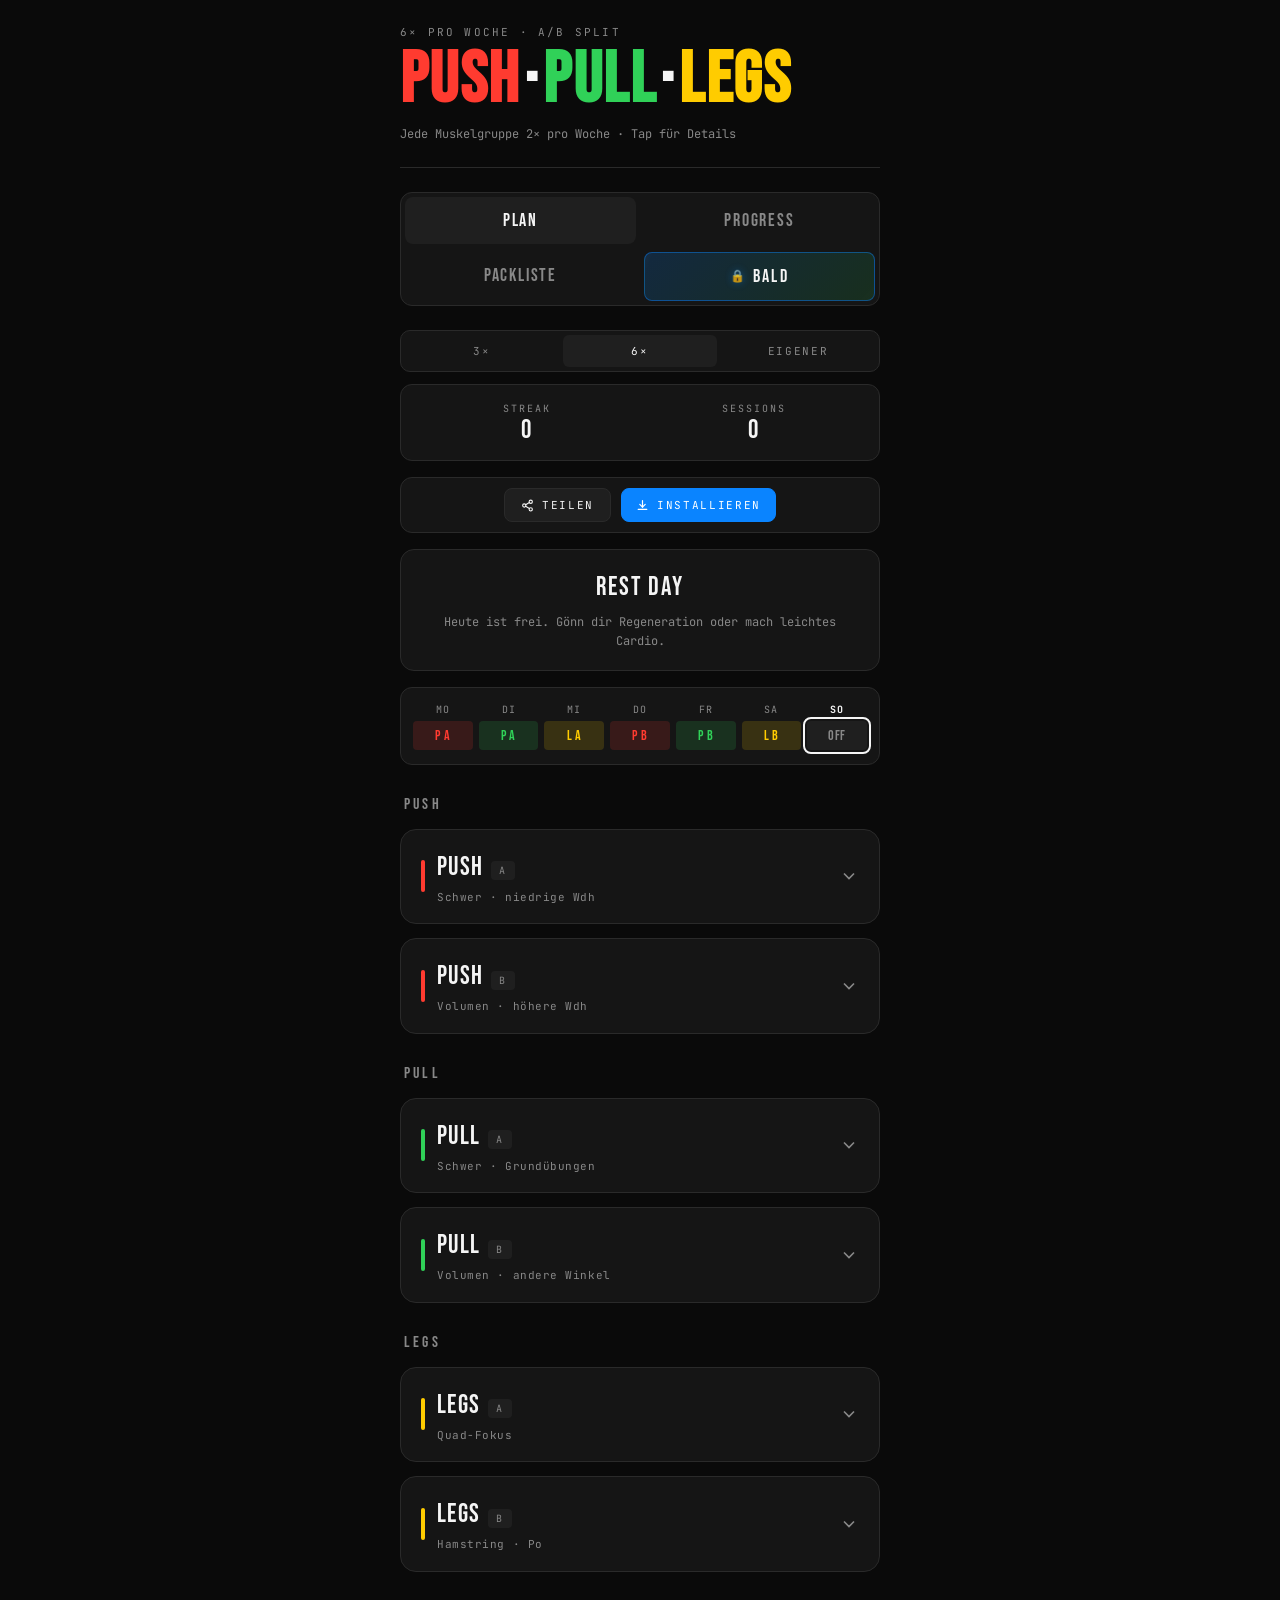
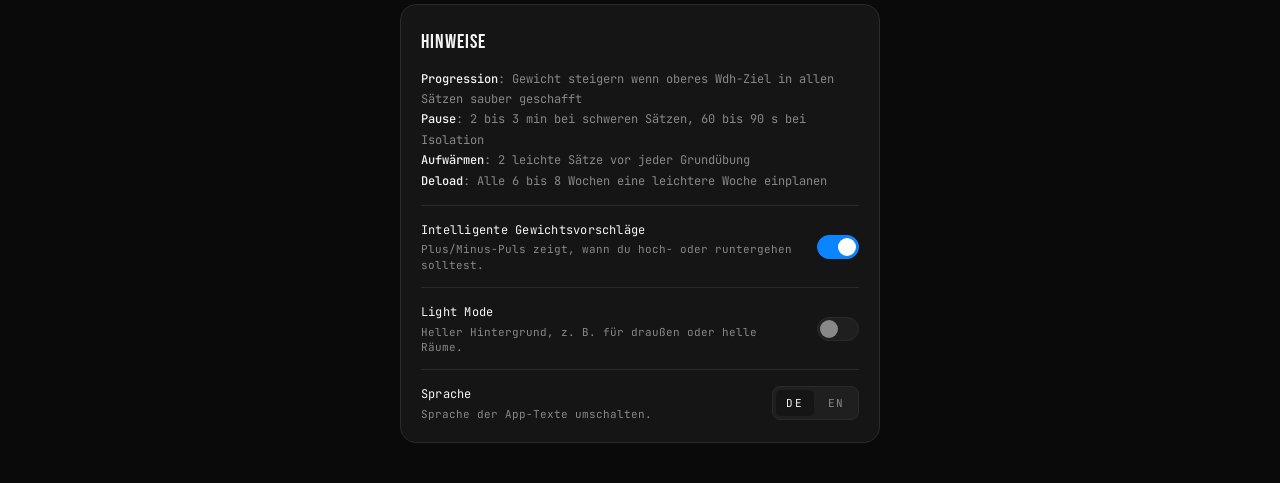
==== commit b7245112: "Add Soon tab with shimmer that opens a roadmap sheet Co-Authored-By: Claude Opus 4.7 (1M context) <n" ====
--- a/index.html
+++ b/index.html
@@ -32,6 +32,10 @@
       <div class="tab active" data-view="plan" data-i18n="tab.plan">Plan</div>
       <div class="tab" data-view="progress" data-i18n="tab.progress">Progress</div>
       <div class="tab" data-view="pack" data-i18n="tab.pack">Packliste</div>
+      <div class="tab tab-soon" data-action="roadmap" aria-haspopup="dialog">
+        <span class="tab-soon-lock" aria-hidden="true">🔒</span>
+        <span class="tab-soon-label" data-i18n="tab.soon">Bald</span>
+      </div>
     </div>
 
     <!-- PLAN VIEW -->
@@ -421,6 +425,62 @@
     </div>
   </div>
 
+  <div class="swap-sheet hidden" id="roadmap-sheet" aria-hidden="true">
+    <div class="swap-card roadmap-card">
+      <div class="swap-eyebrow" data-i18n="roadmap.eyebrow">Was als Nächstes kommt</div>
+      <div class="swap-title" data-i18n="roadmap.title">Roadmap</div>
+      <div class="roadmap-intro" data-i18n="roadmap.intro">Die Community hat abgestimmt. Hier ist, woran ich arbeite.</div>
+      <div class="roadmap-list">
+        <div class="roadmap-item building">
+          <div class="roadmap-item-status">
+            <span class="dot pulse"></span>
+            <span data-i18n="roadmap.status.building">In Arbeit</span>
+          </div>
+          <div class="roadmap-item-icon">📈</div>
+          <div class="roadmap-item-title" data-i18n="roadmap.item.progress.title">Progress Bars</div>
+          <div class="roadmap-item-desc" data-i18n="roadmap.item.progress.desc">Sparklines pro Übung, PR-Detection. Fast fertig, du nutzt sie schon.</div>
+          <div class="roadmap-item-vote">
+            <span class="vote-pct">85%</span>
+            <span class="vote-label" data-i18n="roadmap.vote.winner">Poll-Sieger</span>
+          </div>
+        </div>
+        <div class="roadmap-item">
+          <div class="roadmap-item-status">
+            <span class="dot"></span>
+            <span data-i18n="roadmap.status.next">Als Nächstes</span>
+          </div>
+          <div class="roadmap-item-icon">🔥</div>
+          <div class="roadmap-item-title" data-i18n="roadmap.item.challenge.title">30-Day Challenge</div>
+          <div class="roadmap-item-desc" data-i18n="roadmap.item.challenge.desc">Geführter Plan über 30 Tage, getrennt für Frauen und Männer. Strukturiertes Programm mit Progressionslogik.</div>
+          <div class="roadmap-item-vote">
+            <span class="vote-pct">15%</span>
+            <span class="vote-label" data-i18n="roadmap.vote.runnerup">Platz 2 im Poll</span>
+          </div>
+        </div>
+        <div class="roadmap-item">
+          <div class="roadmap-item-status">
+            <span class="dot"></span>
+            <span data-i18n="roadmap.status.planned">Geplant</span>
+          </div>
+          <div class="roadmap-item-icon">🗓</div>
+          <div class="roadmap-item-title" data-i18n="roadmap.item.heatmap.title">Streak-Heatmap</div>
+          <div class="roadmap-item-desc" data-i18n="roadmap.item.heatmap.desc">Kalenderansicht à la GitHub für deine Trainings-Konsistenz auf einen Blick.</div>
+        </div>
+        <div class="roadmap-item">
+          <div class="roadmap-item-status">
+            <span class="dot"></span>
+            <span data-i18n="roadmap.status.planned">Geplant</span>
+          </div>
+          <div class="roadmap-item-icon">🔗</div>
+          <div class="roadmap-item-title" data-i18n="roadmap.item.share.title">Plan teilen via QR</div>
+          <div class="roadmap-item-desc" data-i18n="roadmap.item.share.desc">Eigenen Plan in 2 Sekunden an Trainingspartner schicken. Komplett offline, ohne Server.</div>
+        </div>
+      </div>
+      <div class="roadmap-foot" data-i18n="roadmap.foot">Du hast ne Idee? Melde dich auf Insta @ppl.app</div>
+      <button class="swap-close" id="roadmap-close" type="button" data-i18n="roadmap.close">Schließen</button>
+    </div>
+  </div>
+
   <div class="rest-timer hidden" id="rest-timer" aria-hidden="true" role="dialog" aria-live="polite">
     <div class="rest-timer-handle"></div>
     <div class="rest-timer-head">
--- a/styles.css
+++ b/styles.css
@@ -106,6 +106,54 @@
   color: var(--text);
 }
 
+/* "Bald"-Tab mit Shimmer */
+.tab-soon {
+  position: relative;
+  overflow: hidden;
+  display: inline-flex;
+  align-items: center;
+  justify-content: center;
+  gap: 6px;
+  background: linear-gradient(135deg, rgba(10, 132, 255, 0.18), rgba(48, 209, 88, 0.14));
+  border: 1px solid rgba(10, 132, 255, 0.45);
+  color: var(--text);
+}
+
+.tab-soon::before {
+  content: '';
+  position: absolute;
+  top: 0;
+  left: -60%;
+  width: 60%;
+  height: 100%;
+  background: linear-gradient(
+    90deg,
+    transparent 0%,
+    rgba(255, 255, 255, 0.18) 50%,
+    transparent 100%
+  );
+  transform: skewX(-20deg);
+  animation: tab-shimmer 3.2s ease-in-out infinite;
+  pointer-events: none;
+}
+
+@keyframes tab-shimmer {
+  0% { left: -60%; }
+  60% { left: 130%; }
+  100% { left: 130%; }
+}
+
+.tab-soon-lock {
+  font-size: 12px;
+  line-height: 1;
+  opacity: 0.85;
+  filter: drop-shadow(0 0 4px rgba(10, 132, 255, 0.5));
+}
+
+.tab-soon-label { letter-spacing: 0.12em; }
+
+.tab-soon:active { transform: scale(0.98); }
+
 .view { display: none; }
 .view.active { display: block; }
 
@@ -304,8 +352,9 @@
   background: var(--surface-2);
   border: 1px solid var(--border);
   border-radius: 10px;
-  padding: 10px 8px;
+  padding: 10px 6px;
   text-align: center;
+  min-width: 0;
 }
 .progress-stat-label {
   font-family: 'JetBrains Mono', monospace;
@@ -317,11 +366,19 @@
 }
 .progress-stat-value {
   font-family: 'Bebas Neue', sans-serif;
-  font-size: 22px;
+  font-size: clamp(18px, 5.6vw, 22px);
   letter-spacing: 0.04em;
   color: var(--text);
+  white-space: nowrap;
+}
+.progress-stat-value .unit {
+  font-size: 0.7em;
+  margin-left: 2px;
+  color: var(--text-dim);
+  letter-spacing: 0.05em;
 }
 .progress-stat-value.accent { color: var(--pull); }
+.progress-stat-value.accent .unit { color: rgba(48, 209, 88, 0.65); }
 
 /* ==== Inline Mini-Bar in Plan View ==== */
 .ex-progress {
@@ -2179,3 +2236,136 @@
   background: var(--pack);
   color: white;
 }
+
+/* ==== Roadmap Sheet ==== */
+.roadmap-card { padding-top: 26px; }
+
+.roadmap-intro {
+  font-size: 13px;
+  color: var(--text-dim);
+  line-height: 1.5;
+  margin-bottom: 18px;
+}
+
+.roadmap-list {
+  display: flex;
+  flex-direction: column;
+  gap: 10px;
+  margin-bottom: 18px;
+}
+
+.roadmap-item {
+  position: relative;
+  background: var(--surface-2);
+  border: 1px solid var(--border);
+  border-radius: 14px;
+  padding: 14px 16px 14px 18px;
+  overflow: hidden;
+}
+
+.roadmap-item.building {
+  border-color: var(--pull);
+  box-shadow: 0 0 0 1px rgba(48, 209, 88, 0.25), 0 0 24px rgba(48, 209, 88, 0.12);
+}
+
+.roadmap-item.building::before {
+  content: '';
+  position: absolute;
+  top: 0;
+  left: 0;
+  width: 3px;
+  height: 100%;
+  background: var(--pull);
+}
+
+.roadmap-item-status {
+  display: flex;
+  align-items: center;
+  gap: 8px;
+  font-family: 'JetBrains Mono', monospace;
+  font-size: 9.5px;
+  letter-spacing: 0.22em;
+  text-transform: uppercase;
+  color: var(--text-dim);
+  margin-bottom: 8px;
+}
+
+.roadmap-item-status .dot {
+  width: 6px;
+  height: 6px;
+  border-radius: 50%;
+  background: var(--text-dim);
+  flex-shrink: 0;
+}
+
+.roadmap-item.building .roadmap-item-status { color: var(--pull); }
+.roadmap-item.building .roadmap-item-status .dot { background: var(--pull); }
+
+.roadmap-item-status .dot.pulse {
+  box-shadow: 0 0 0 0 currentColor;
+  animation: roadmap-pulse 1.6s ease-out infinite;
+}
+
+@keyframes roadmap-pulse {
+  0% { box-shadow: 0 0 0 0 rgba(48, 209, 88, 0.6); }
+  70% { box-shadow: 0 0 0 8px rgba(48, 209, 88, 0); }
+  100% { box-shadow: 0 0 0 0 rgba(48, 209, 88, 0); }
+}
+
+.roadmap-item-icon {
+  position: absolute;
+  top: 14px;
+  right: 14px;
+  font-size: 28px;
+  line-height: 1;
+  opacity: 0.85;
+}
+
+.roadmap-item-title {
+  font-family: 'Bebas Neue', sans-serif;
+  font-size: 22px;
+  letter-spacing: 0.04em;
+  color: var(--text);
+  margin-bottom: 6px;
+  padding-right: 38px;
+}
+
+.roadmap-item-desc {
+  font-size: 12px;
+  color: var(--text-dim);
+  line-height: 1.55;
+  padding-right: 38px;
+}
+
+.roadmap-item-vote {
+  display: inline-flex;
+  align-items: center;
+  gap: 8px;
+  margin-top: 10px;
+  padding: 4px 10px;
+  background: var(--bg);
+  border: 1px solid var(--border);
+  border-radius: 999px;
+  font-family: 'JetBrains Mono', monospace;
+  font-size: 10px;
+  letter-spacing: 0.12em;
+  text-transform: uppercase;
+}
+
+.roadmap-item-vote .vote-pct {
+  color: var(--pull);
+  font-weight: 700;
+}
+
+.roadmap-item-vote .vote-label { color: var(--text-dim); }
+
+.roadmap-item.building .roadmap-item-vote { border-color: var(--pull); }
+
+.roadmap-foot {
+  text-align: center;
+  font-size: 11px;
+  letter-spacing: 0.08em;
+  color: var(--text-dim);
+  padding: 10px 4px 18px;
+  line-height: 1.5;
+}
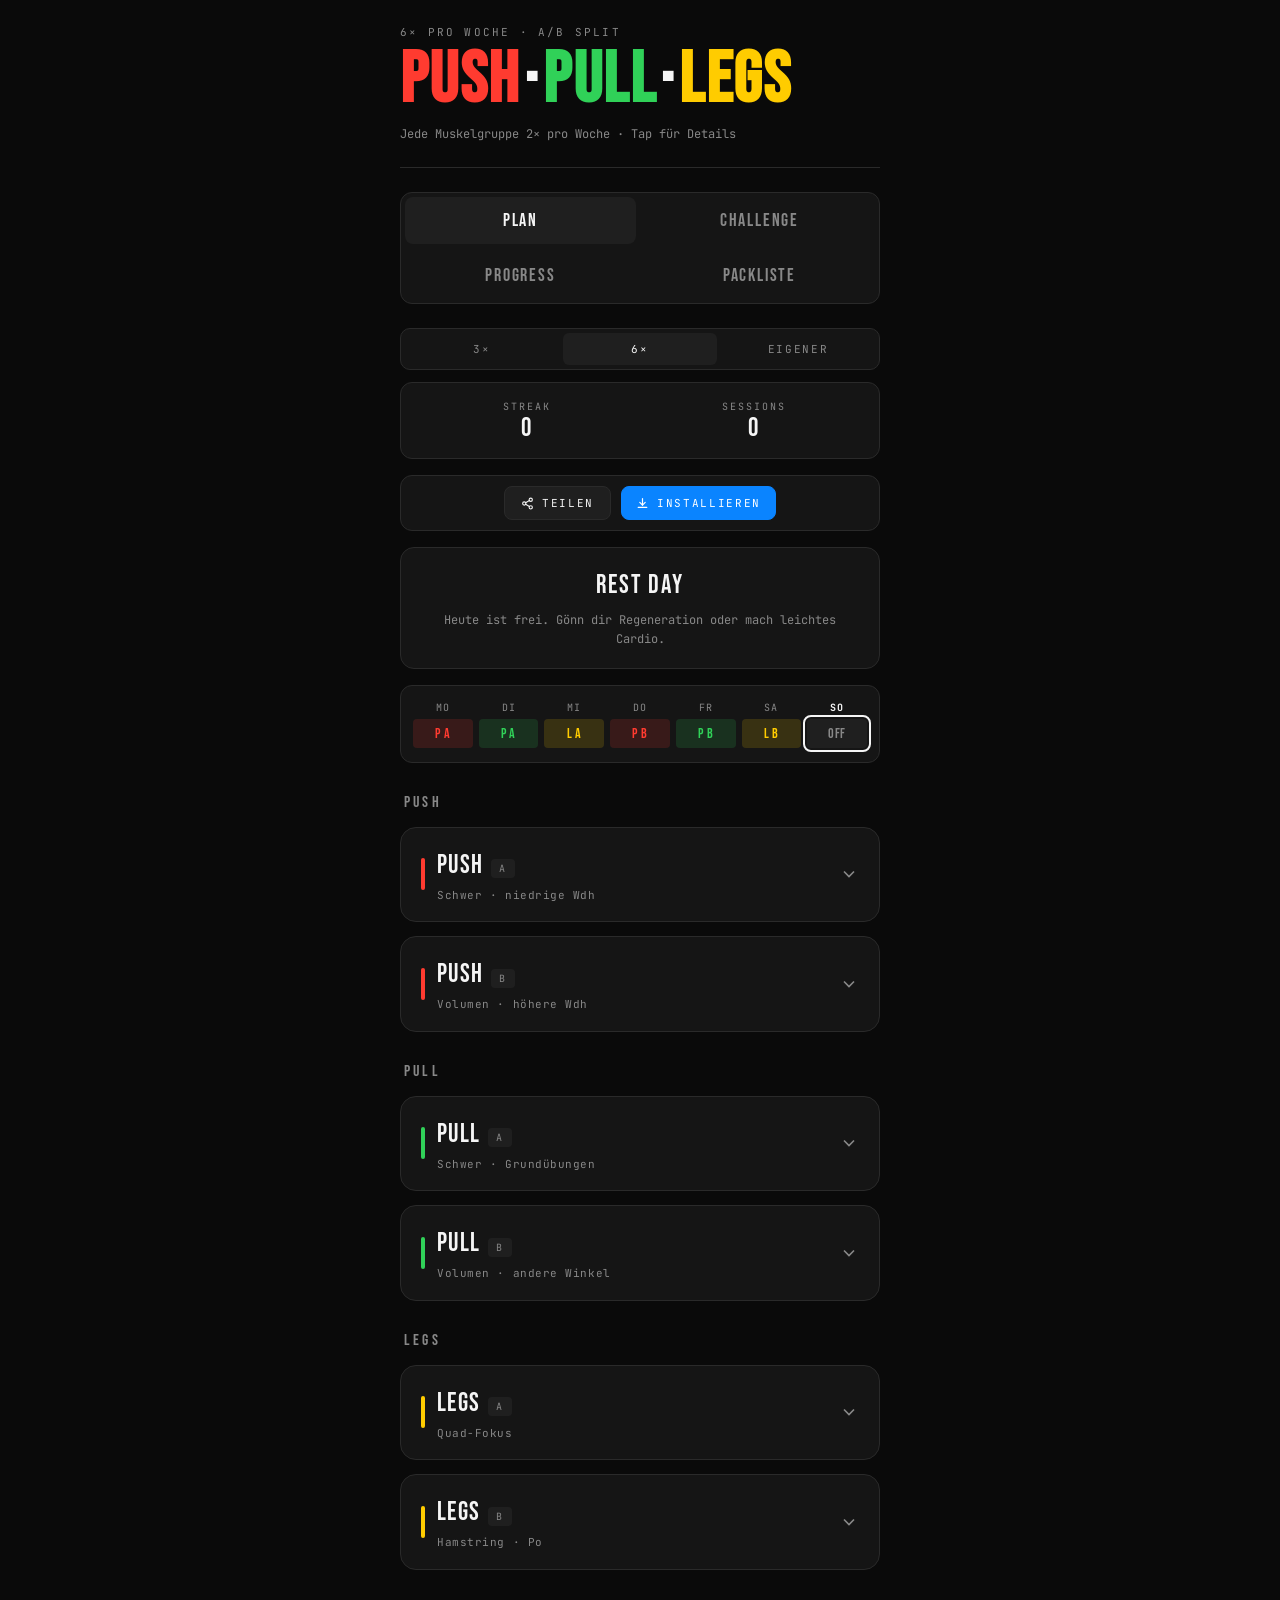
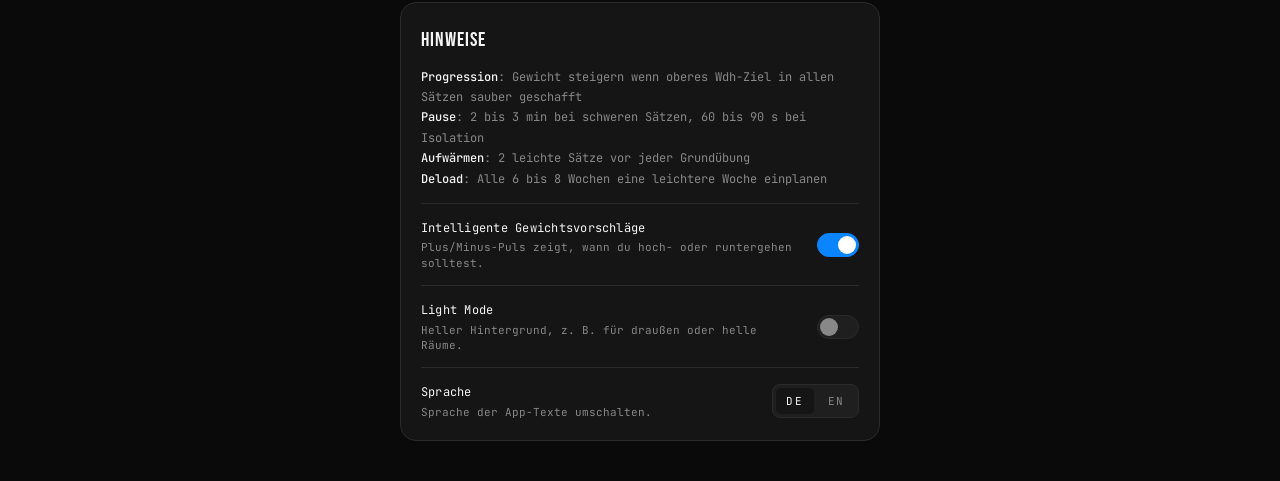
==== commit b8d594c0: "Add 30 day challenge" ====
--- a/index.html
+++ b/index.html
@@ -30,12 +30,9 @@
 
     <div class="tabs">
       <div class="tab active" data-view="plan" data-i18n="tab.plan">Plan</div>
+      <div class="tab" data-view="challenge" data-i18n="tab.challenge">Challenge</div>
       <div class="tab" data-view="progress" data-i18n="tab.progress">Progress</div>
       <div class="tab" data-view="pack" data-i18n="tab.pack">Packliste</div>
-      <div class="tab tab-soon" data-action="roadmap" aria-haspopup="dialog">
-        <span class="tab-soon-lock" aria-hidden="true">🔒</span>
-        <span class="tab-soon-label" data-i18n="tab.soon">Bald</span>
-      </div>
     </div>
 
     <!-- PLAN VIEW -->
@@ -330,6 +327,11 @@
 
     </div>
 
+    <!-- CHALLENGE VIEW -->
+    <div class="view" id="view-challenge">
+      <div class="challenge-shell" id="challenge-shell"></div>
+    </div>
+
     <!-- PROGRESS VIEW -->
     <div class="view" id="view-progress">
       <header class="progress-header">
--- a/styles.css
+++ b/styles.css
@@ -157,6 +157,283 @@
 .view { display: none; }
 .view.active { display: block; }
 
+/* ==== Challenge View ==== */
+.challenge-shell {
+  display: flex;
+  flex-direction: column;
+  gap: 14px;
+}
+
+.challenge-hero {
+  background: var(--surface);
+  border: 1px solid var(--border);
+  border-radius: 16px;
+  padding: 22px 20px;
+  overflow: hidden;
+  position: relative;
+}
+
+.challenge-hero::before {
+  content: '';
+  position: absolute;
+  inset: 0;
+  background:
+    linear-gradient(135deg, rgba(255, 59, 48, 0.14), transparent 42%),
+    linear-gradient(315deg, rgba(48, 209, 88, 0.12), transparent 46%);
+  pointer-events: none;
+}
+
+.challenge-hero > * {
+  position: relative;
+  z-index: 1;
+}
+
+.challenge-eyebrow {
+  font-size: 10px;
+  letter-spacing: 0.28em;
+  color: var(--pack);
+  text-transform: uppercase;
+  margin-bottom: 8px;
+}
+
+.challenge-title {
+  font-family: 'Bebas Neue', sans-serif;
+  font-size: 42px;
+  line-height: 0.95;
+  letter-spacing: 0.04em;
+  color: var(--text);
+}
+
+.challenge-intro {
+  font-size: 12px;
+  color: var(--text-dim);
+  line-height: 1.55;
+  margin-top: 12px;
+}
+
+.challenge-progress {
+  height: 5px;
+  background: rgba(255, 255, 255, 0.1);
+  border-radius: 3px;
+  overflow: hidden;
+  margin-top: 18px;
+}
+
+html.light .challenge-progress { background: rgba(0, 0, 0, 0.08); }
+
+.challenge-progress div {
+  height: 100%;
+  background: linear-gradient(90deg, var(--push), var(--pull), var(--legs));
+  transition: width 0.35s ease;
+}
+
+.challenge-card {
+  background: var(--surface);
+  border: 1px solid var(--border);
+  border-radius: 14px;
+  padding: 18px;
+}
+
+.challenge-card-title {
+  font-family: 'Bebas Neue', sans-serif;
+  font-size: 24px;
+  letter-spacing: 0.04em;
+  color: var(--text);
+  line-height: 1;
+}
+
+.challenge-card-text {
+  font-size: 12px;
+  color: var(--text-dim);
+  line-height: 1.55;
+  margin-top: 8px;
+}
+
+.challenge-auto {
+  margin-top: 12px;
+  padding: 10px 12px;
+  background: rgba(10, 132, 255, 0.12);
+  border: 1px solid rgba(10, 132, 255, 0.35);
+  border-radius: 10px;
+  color: var(--pack);
+  font-size: 11px;
+}
+
+.challenge-gender-row {
+  display: grid;
+  grid-template-columns: 1fr 1fr;
+  gap: 8px;
+  margin-top: 14px;
+}
+
+.challenge-gender-row button {
+  font-family: 'JetBrains Mono', monospace;
+  font-size: 11px;
+  letter-spacing: 0.14em;
+  text-transform: uppercase;
+  padding: 12px 10px;
+  background: var(--surface-2);
+  border: 1px solid var(--border);
+  color: var(--text-dim);
+  border-radius: 10px;
+  cursor: pointer;
+}
+
+.challenge-gender-row button.active {
+  color: white;
+  background: var(--pack);
+  border-color: var(--pack);
+}
+
+.challenge-gender-row button:disabled {
+  cursor: default;
+  opacity: 0.75;
+}
+
+.challenge-card.commit {
+  text-align: center;
+}
+
+.challenge-hold {
+  --hold: 0;
+  width: 148px;
+  height: 148px;
+  margin: 18px auto 10px;
+  border-radius: 50%;
+  border: none;
+  padding: 9px;
+  cursor: pointer;
+  color: white;
+  background: conic-gradient(var(--pack) calc(var(--hold) * 1turn), var(--surface-2) 0);
+  touch-action: none;
+  position: relative;
+  display: grid;
+  place-items: center;
+}
+
+.challenge-hold::before {
+  content: '';
+  position: absolute;
+  inset: 9px;
+  border-radius: 50%;
+  background: var(--surface);
+  border: 1px solid var(--border);
+}
+
+.challenge-hold span {
+  position: relative;
+  z-index: 1;
+  font-family: 'Bebas Neue', sans-serif;
+  font-size: 25px;
+  line-height: 0.95;
+  letter-spacing: 0.05em;
+  max-width: 86px;
+}
+
+.challenge-hold.holding {
+  transform: scale(0.98);
+}
+
+.challenge-hold-hint {
+  font-size: 10px;
+  letter-spacing: 0.18em;
+  text-transform: uppercase;
+  color: var(--text-dim);
+}
+
+.challenge-meta {
+  display: grid;
+  grid-template-columns: 1fr 1fr;
+  gap: 8px;
+}
+
+.challenge-meta > div {
+  background: var(--surface);
+  border: 1px solid var(--border);
+  border-radius: 12px;
+  padding: 12px;
+}
+
+.challenge-meta span,
+.challenge-meta strong {
+  display: block;
+}
+
+.challenge-meta span {
+  font-size: 10px;
+  color: var(--text-dim);
+  letter-spacing: 0.16em;
+  text-transform: uppercase;
+  margin-bottom: 4px;
+}
+
+.challenge-meta strong {
+  font-family: 'Bebas Neue', sans-serif;
+  font-size: 22px;
+  letter-spacing: 0.04em;
+  color: var(--text);
+  font-weight: 400;
+}
+
+.challenge-list {
+  background: var(--surface);
+  border: 1px solid var(--border);
+  border-radius: 16px;
+  overflow: hidden;
+}
+
+.challenge-ex {
+  display: grid;
+  grid-template-columns: auto 1fr;
+  gap: 14px;
+  padding: 15px 18px;
+  border-top: 1px solid var(--border);
+}
+
+.challenge-ex:first-child { border-top: none; }
+
+.challenge-ex-num {
+  font-family: 'Bebas Neue', sans-serif;
+  font-size: 22px;
+  color: var(--text-dim);
+  width: 28px;
+}
+
+.challenge-ex-name {
+  font-size: 14px;
+  font-weight: 700;
+  color: var(--text);
+}
+
+.challenge-ex-note {
+  font-size: 11px;
+  color: var(--text-dim);
+  margin-top: 3px;
+}
+
+.challenge-check {
+  width: 100%;
+  font-family: 'JetBrains Mono', monospace;
+  font-size: 12px;
+  font-weight: 700;
+  letter-spacing: 0.16em;
+  text-transform: uppercase;
+  padding: 15px 16px;
+  background: var(--pack);
+  border: 1px solid var(--pack);
+  color: white;
+  border-radius: 12px;
+  cursor: pointer;
+}
+
+.challenge-check.done,
+.challenge-check:disabled {
+  background: var(--surface-2);
+  border-color: var(--border);
+  color: var(--text-dim);
+  cursor: default;
+}
+
 /* ==== Progress View ==== */
 .progress-header { margin: 4px 0 18px; }
 .progress-eyebrow {
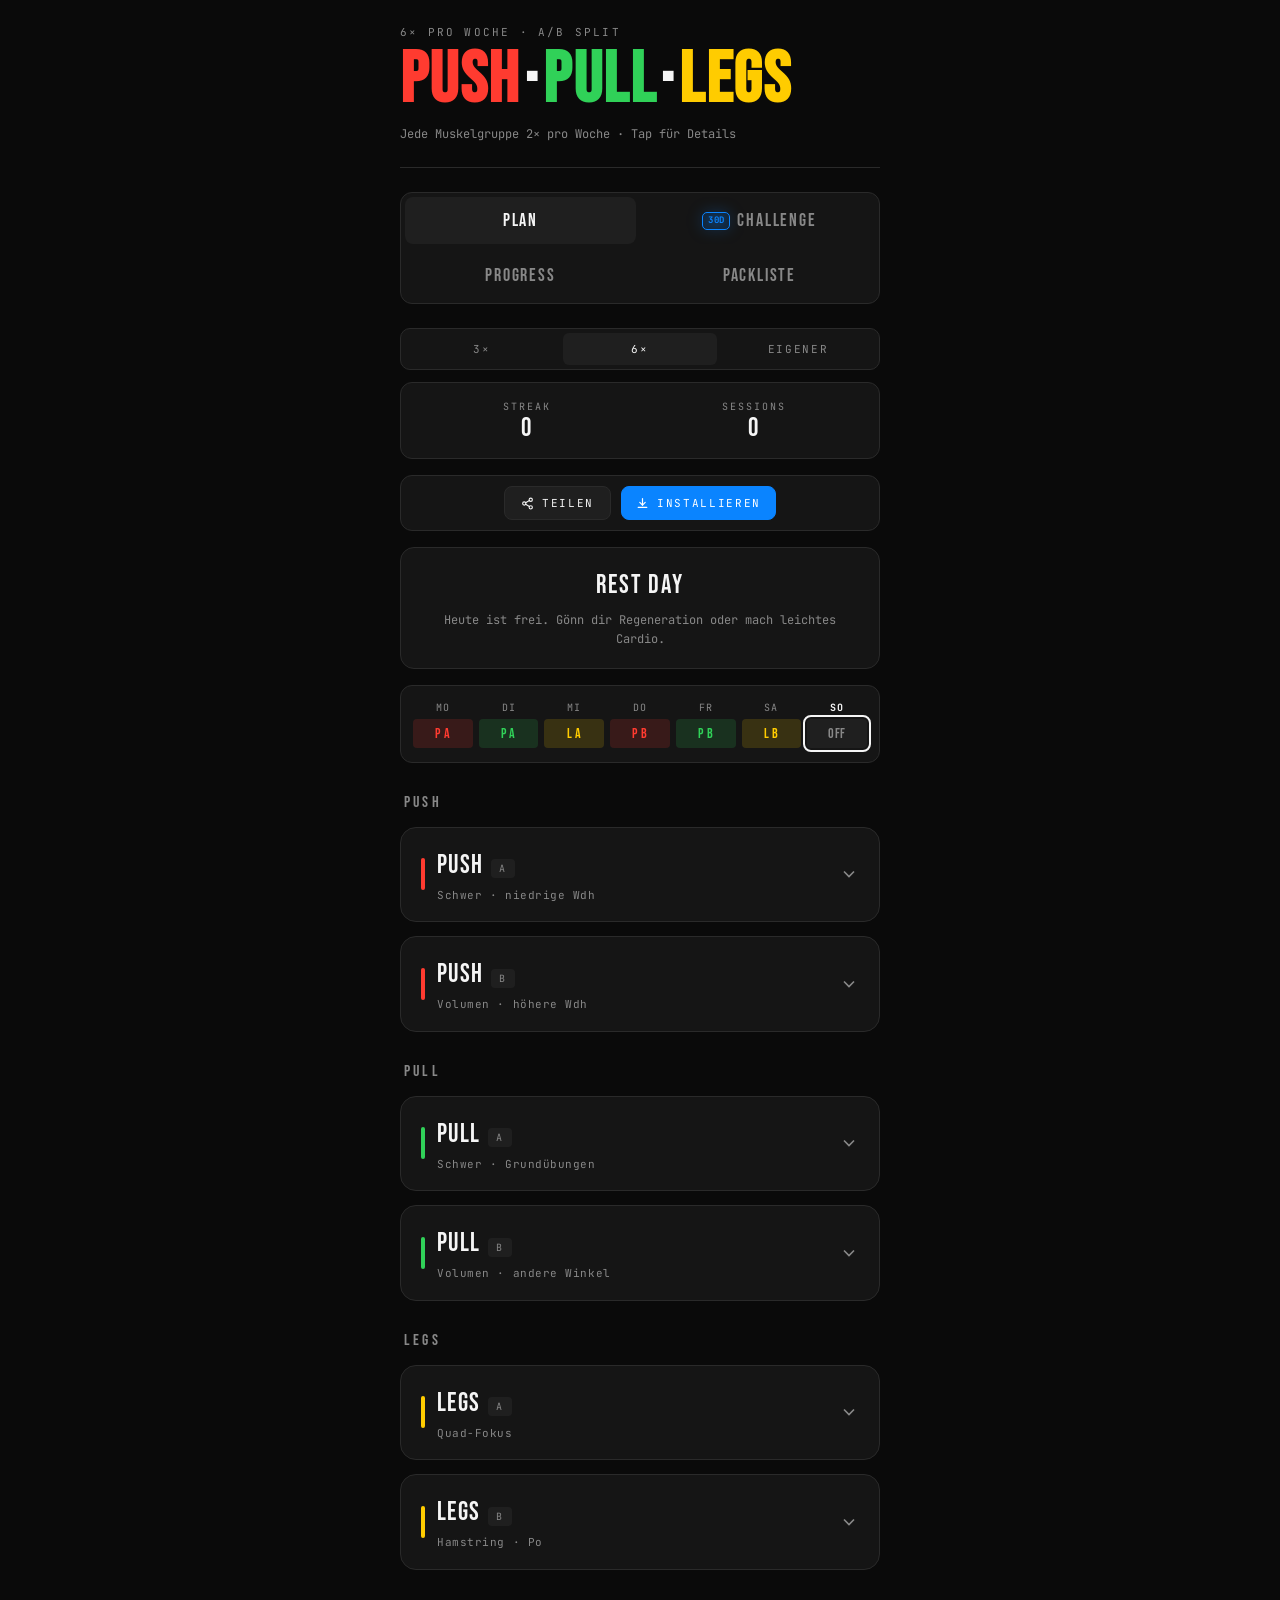
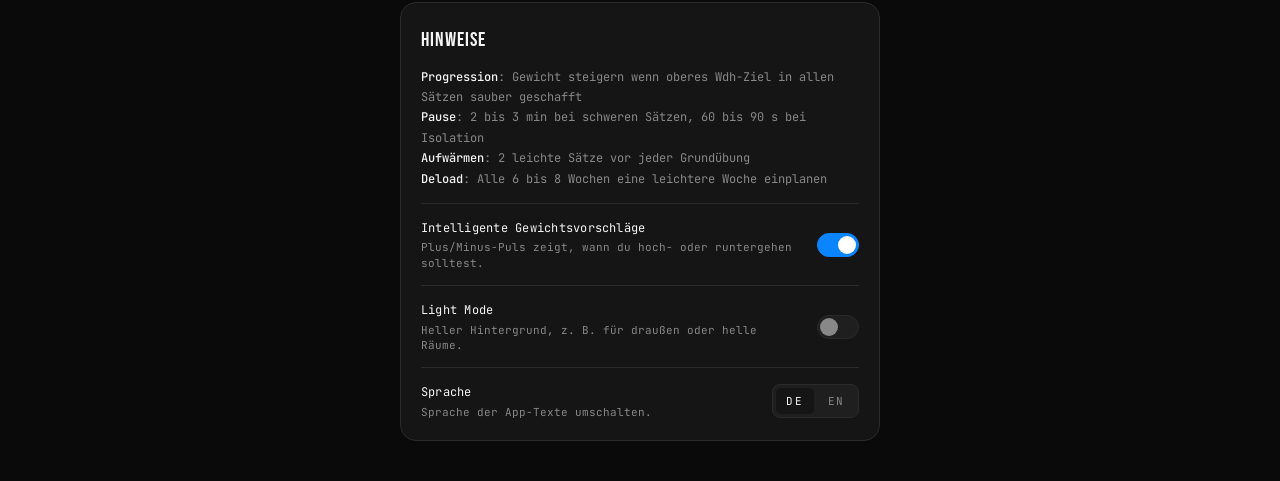
==== commit 623bd3f8: "Polish challenge tab" ====
--- a/index.html
+++ b/index.html
@@ -30,7 +30,10 @@
 
     <div class="tabs">
       <div class="tab active" data-view="plan" data-i18n="tab.plan">Plan</div>
-      <div class="tab" data-view="challenge" data-i18n="tab.challenge">Challenge</div>
+      <div class="tab challenge-tab" data-view="challenge">
+        <span class="challenge-tab-icon" aria-hidden="true">30D</span>
+        <span data-i18n="tab.challenge">Challenge</span>
+      </div>
       <div class="tab" data-view="progress" data-i18n="tab.progress">Progress</div>
       <div class="tab" data-view="pack" data-i18n="tab.pack">Packliste</div>
     </div>
--- a/styles.css
+++ b/styles.css
@@ -104,6 +104,68 @@
 .tab.active {
   background: var(--surface-2);
   color: var(--text);
+}
+
+.challenge-tab {
+  position: relative;
+  overflow: hidden;
+  display: inline-flex;
+  align-items: center;
+  justify-content: center;
+  gap: 7px;
+}
+
+.challenge-tab::before {
+  content: '';
+  position: absolute;
+  inset: 2px;
+  border-radius: 7px;
+  background: linear-gradient(135deg, rgba(255, 59, 48, 0.16), rgba(10, 132, 255, 0.16), rgba(48, 209, 88, 0.12));
+  opacity: 0;
+  transition: opacity 0.2s;
+  pointer-events: none;
+}
+
+.challenge-tab.active::before,
+.challenge-tab:hover::before {
+  opacity: 1;
+}
+
+.challenge-tab-icon {
+  position: relative;
+  z-index: 1;
+  min-width: 28px;
+  height: 18px;
+  display: inline-grid;
+  place-items: center;
+  color: var(--pack);
+  font-family: 'JetBrains Mono', monospace;
+  font-size: 9px;
+  font-weight: 700;
+  letter-spacing: 0.04em;
+  line-height: 1;
+  border: 1px solid currentColor;
+  border-radius: 5px;
+  background: rgba(10, 132, 255, 0.1);
+  filter: drop-shadow(0 0 7px rgba(10, 132, 255, 0.65));
+  animation: challenge-icon-pulse 2.2s ease-in-out infinite;
+}
+
+.challenge-tab span:last-child {
+  position: relative;
+  z-index: 1;
+}
+
+.challenge-tab.active .challenge-tab-icon {
+  color: var(--legs);
+  background: rgba(255, 204, 0, 0.12);
+  filter: drop-shadow(0 0 8px rgba(255, 204, 0, 0.7));
+}
+
+@keyframes challenge-icon-pulse {
+  0%, 100% { transform: scale(1) rotate(0deg); opacity: 0.86; }
+  45% { transform: scale(1.12) rotate(-6deg); opacity: 1; }
+  70% { transform: scale(1.02) rotate(4deg); opacity: 0.95; }
 }
 
 /* "Bald"-Tab mit Shimmer */
